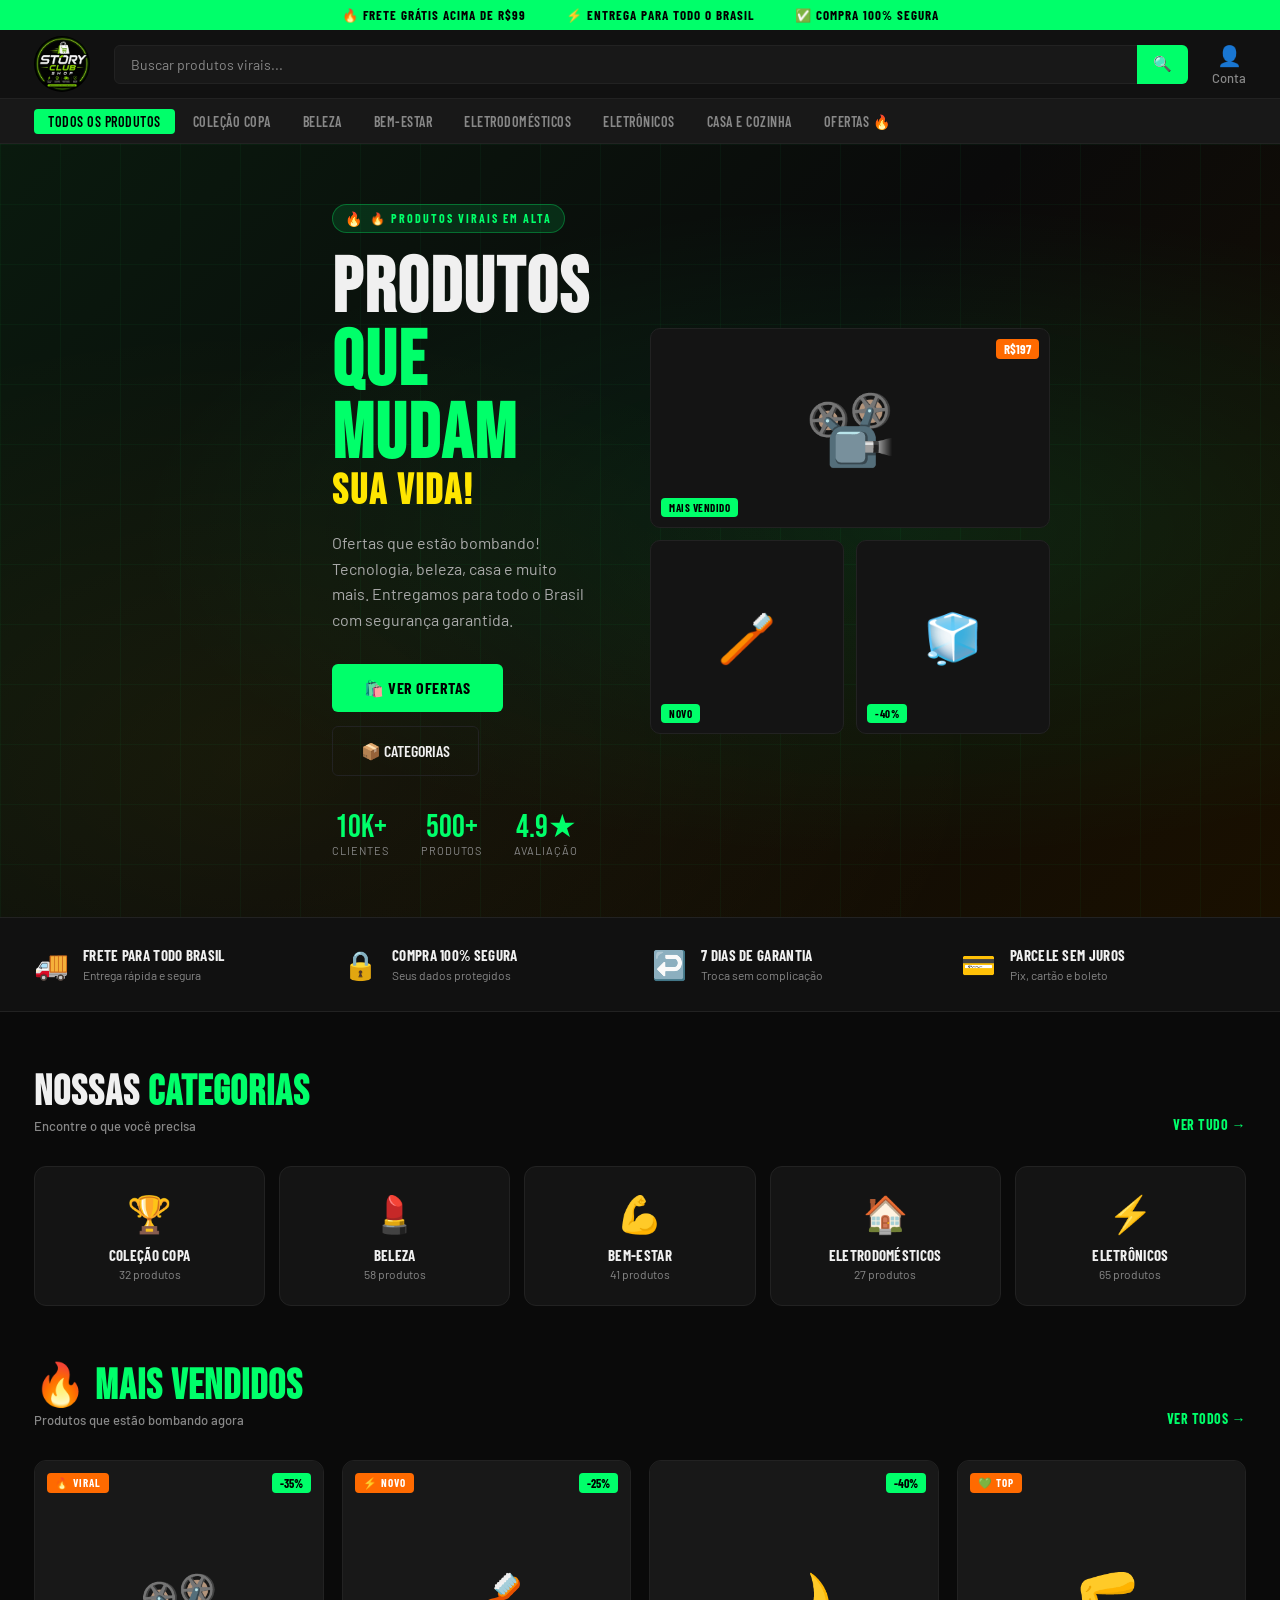
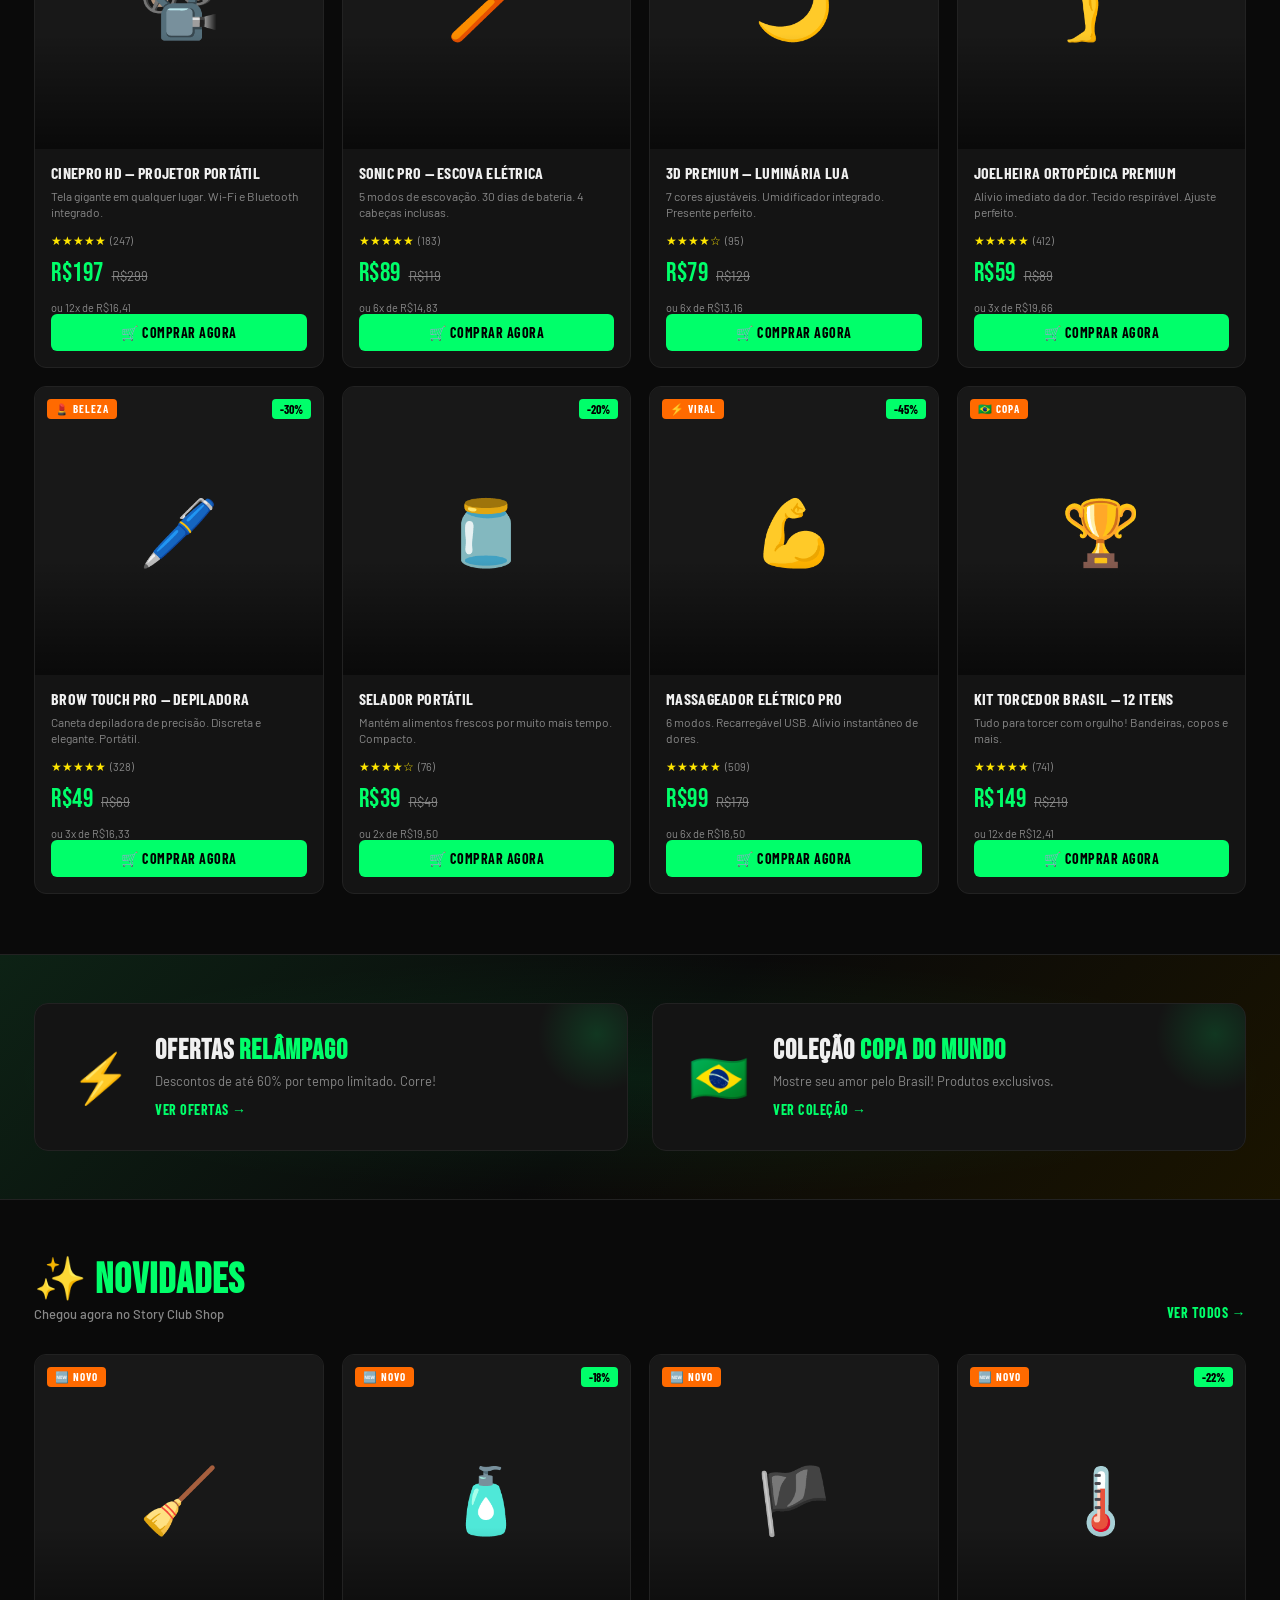
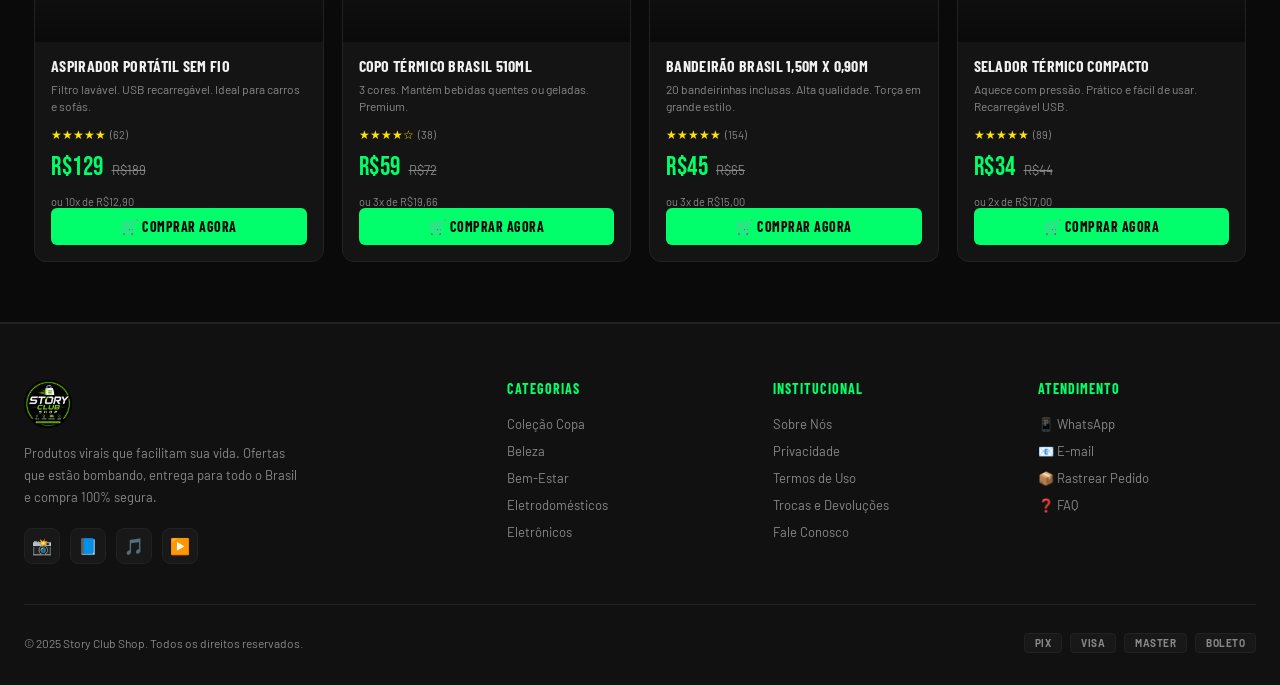
==== index.html @ 812f568a "feat: remove carrinho e MercadoPago, botao comprar usa linkPagamento" ====
<!DOCTYPE html>
<html lang="pt-BR">
<head>
  <meta charset="UTF-8" />
  <meta name="viewport" content="width=device-width, initial-scale=1.0" />
  <meta name="description" content="Story Club Shop — Produtos virais que facilitam sua vida. Ofertas que estão bombando, entrega para todo o Brasil." />
  <title>Story Club Shop — Produtos Virais</title>
  <link rel="icon" type="image/png" href="logo.png">
  <meta property="og:image" content="logo.png">
  <meta property="og:title" content="Story Club Shop">
  <meta property="og:description" content="Produtos virais que facilitam sua vida.">
  <link rel="preconnect" href="https://fonts.googleapis.com" />
  <link rel="preconnect" href="https://fonts.gstatic.com" crossorigin />
  <link href="https://fonts.googleapis.com/css2?family=Bebas+Neue&family=Barlow+Condensed:wght@400;600;700;900&family=Barlow:wght@400;500;600&display=swap" rel="stylesheet" />
  <link rel="stylesheet" href="style.css" />
</head>
<body>

<!-- TOPBAR -->
<div class="topbar">
  <span>🔥 Frete Grátis acima de R$99</span>
  <span>⚡ Entrega para todo o Brasil</span>
  <span>✅ Compra 100% Segura</span>
</div>

<!-- HEADER -->
<header>
  <div class="header-inner">
    <a href="#" class="logo">
      <img src="logo.png" alt="Story Club Shop" style="height:56px;width:56px;object-fit:cover;border-radius:50%;">
    </a>
    <div class="search-bar">
      <input type="text" placeholder="Buscar produtos virais..." />
      <button class="search-btn">🔍</button>
    </div>
    <div class="header-actions">
      <a href="conta.html"><span class="icon">👤</span><span>Conta</span></a>
    </div>
  </div>
</header>

<!-- NAV -->
<nav>
  <div class="nav-inner">
    <a href="#" class="active">Todos os Produtos</a>
    <a href="#categorias">Coleção Copa</a>
    <a href="#categorias">Beleza</a>
    <a href="#categorias">Bem-Estar</a>
    <a href="#categorias">Eletrodomésticos</a>
    <a href="#categorias">Eletrônicos</a>
    <a href="#categorias">Casa e Cozinha</a>
    <a href="#produtos">Ofertas 🔥</a>
  </div>
</nav>

<!-- HERO -->
<section class="hero">
  <div class="hero-grid"></div>
  <div class="hero-inner">
    <div class="hero-content">
      <div class="hero-badge">🔥 Produtos Virais em Alta</div>
      <h1>
        Produtos
        <span class="highlight">Que Mudam</span>
        <span class="sub">Sua Vida!</span>
      </h1>
      <p class="hero-desc">
        Ofertas que estão bombando! Tecnologia, beleza, casa e muito mais.
        Entregamos para todo o Brasil com segurança garantida.
      </p>
      <div class="hero-cta">
        <a href="#produtos" class="btn-primary">🛍️ Ver Ofertas</a>
        <a href="#categorias" class="btn-outline">📦 Categorias</a>
      </div>
      <div class="hero-stats">
        <div class="stat"><div class="stat-num">10K+</div><div class="stat-label">Clientes</div></div>
        <div class="stat"><div class="stat-num">500+</div><div class="stat-label">Produtos</div></div>
        <div class="stat"><div class="stat-num">4.9★</div><div class="stat-label">Avaliação</div></div>
      </div>
    </div>
    <div class="hero-visual">
      <div class="hero-card big">📽️<span class="tag">Mais Vendido</span><span class="price-tag">R$197</span></div>
      <div class="hero-card">🪥<span class="tag">Novo</span></div>
      <div class="hero-card">🧊<span class="tag">-40%</span></div>
    </div>
  </div>
</section>

<!-- FEATURES -->
<div class="features">
  <div class="features-inner">
    <div class="feature"><span class="feature-icon">🚚</span><div class="feature-text"><strong>Frete para todo Brasil</strong><span>Entrega rápida e segura</span></div></div>
    <div class="feature"><span class="feature-icon">🔒</span><div class="feature-text"><strong>Compra 100% Segura</strong><span>Seus dados protegidos</span></div></div>
    <div class="feature"><span class="feature-icon">↩️</span><div class="feature-text"><strong>7 dias de garantia</strong><span>Troca sem complicação</span></div></div>
    <div class="feature"><span class="feature-icon">💳</span><div class="feature-text"><strong>Parcele sem juros</strong><span>Pix, cartão e boleto</span></div></div>
  </div>
</div>

<!-- CATEGORIAS -->
<div id="categorias" class="section">
  <div class="section-header">
    <div><h2 class="section-title">Nossas <span>Categorias</span></h2><p class="section-sub">Encontre o que você precisa</p></div>
    <a href="#" class="see-all">Ver tudo →</a>
  </div>
  <div class="categories-grid">
    <a href="#" class="cat-card"><span class="cat-icon">🏆</span><div class="cat-name">Coleção Copa</div><div class="cat-count">32 produtos</div></a>
    <a href="#" class="cat-card"><span class="cat-icon">💄</span><div class="cat-name">Beleza</div><div class="cat-count">58 produtos</div></a>
    <a href="#" class="cat-card"><span class="cat-icon">💪</span><div class="cat-name">Bem-Estar</div><div class="cat-count">41 produtos</div></a>
    <a href="#" class="cat-card"><span class="cat-icon">🏠</span><div class="cat-name">Eletrodomésticos</div><div class="cat-count">27 produtos</div></a>
    <a href="#" class="cat-card"><span class="cat-icon">⚡</span><div class="cat-name">Eletrônicos</div><div class="cat-count">65 produtos</div></a>
  </div>
</div>

<!-- MAIS VENDIDOS -->
<div id="produtos" class="section" style="padding-top:0">
  <div class="section-header">
    <div><h2 class="section-title">🔥 <span>Mais Vendidos</span></h2><p class="section-sub">Produtos que estão bombando agora</p></div>
    <a href="#" class="see-all">Ver todos →</a>
  </div>
  <div class="products-grid">
    <div class="product-card"><div class="product-img">📽️<span class="badge-hot">🔥 Viral</span><span class="badge-off">-35%</span></div><div class="product-info"><div class="product-name">CinePro HD — Projetor Portátil</div><div class="product-desc">Tela gigante em qualquer lugar. Wi-Fi e Bluetooth integrado.</div><div class="product-stars">★★★★★<span>(247)</span></div><div class="product-price"><span class="price-main">R$197</span><span class="price-old">R$299</span></div><div class="price-installment">ou 12x de R$16,41</div><button class="btn-buy">🛒 Comprar Agora</button></div></div>
    <div class="product-card"><div class="product-img">🪥<span class="badge-hot">⚡ Novo</span><span class="badge-off">-25%</span></div><div class="product-info"><div class="product-name">Sonic Pro — Escova Elétrica</div><div class="product-desc">5 modos de escovação. 30 dias de bateria. 4 cabeças inclusas.</div><div class="product-stars">★★★★★<span>(183)</span></div><div class="product-price"><span class="price-main">R$89</span><span class="price-old">R$119</span></div><div class="price-installment">ou 6x de R$14,83</div><button class="btn-buy">🛒 Comprar Agora</button></div></div>
    <div class="product-card"><div class="product-img">🌙<span class="badge-off">-40%</span></div><div class="product-info"><div class="product-name">3D Premium — Luminária Lua</div><div class="product-desc">7 cores ajustáveis. Umidificador integrado. Presente perfeito.</div><div class="product-stars">★★★★☆<span>(95)</span></div><div class="product-price"><span class="price-main">R$79</span><span class="price-old">R$129</span></div><div class="price-installment">ou 6x de R$13,16</div><button class="btn-buy">🛒 Comprar Agora</button></div></div>
    <div class="product-card"><div class="product-img">🦵<span class="badge-hot">💚 Top</span></div><div class="product-info"><div class="product-name">Joelheira Ortopédica Premium</div><div class="product-desc">Alívio imediato da dor. Tecido respirável. Ajuste perfeito.</div><div class="product-stars">★★★★★<span>(412)</span></div><div class="product-price"><span class="price-main">R$59</span><span class="price-old">R$89</span></div><div class="price-installment">ou 3x de R$19,66</div><button class="btn-buy">🛒 Comprar Agora</button></div></div>
    <div class="product-card"><div class="product-img">🖊️<span class="badge-hot">💄 Beleza</span><span class="badge-off">-30%</span></div><div class="product-info"><div class="product-name">Brow Touch Pro — Depiladora</div><div class="product-desc">Caneta depiladora de precisão. Discreta e elegante. Portátil.</div><div class="product-stars">★★★★★<span>(328)</span></div><div class="product-price"><span class="price-main">R$49</span><span class="price-old">R$69</span></div><div class="price-installment">ou 3x de R$16,33</div><button class="btn-buy">🛒 Comprar Agora</button></div></div>
    <div class="product-card"><div class="product-img">🫙<span class="badge-off">-20%</span></div><div class="product-info"><div class="product-name">Selador Portátil</div><div class="product-desc">Mantém alimentos frescos por muito mais tempo. Compacto.</div><div class="product-stars">★★★★☆<span>(76)</span></div><div class="product-price"><span class="price-main">R$39</span><span class="price-old">R$49</span></div><div class="price-installment">ou 2x de R$19,50</div><button class="btn-buy">🛒 Comprar Agora</button></div></div>
    <div class="product-card"><div class="product-img">💪<span class="badge-hot">⚡ Viral</span><span class="badge-off">-45%</span></div><div class="product-info"><div class="product-name">Massageador Elétrico Pro</div><div class="product-desc">6 modos. Recarregável USB. Alívio instantâneo de dores.</div><div class="product-stars">★★★★★<span>(509)</span></div><div class="product-price"><span class="price-main">R$99</span><span class="price-old">R$179</span></div><div class="price-installment">ou 6x de R$16,50</div><button class="btn-buy">🛒 Comprar Agora</button></div></div>
    <div class="product-card"><div class="product-img">🏆<span class="badge-hot">🇧🇷 Copa</span></div><div class="product-info"><div class="product-name">Kit Torcedor Brasil — 12 Itens</div><div class="product-desc">Tudo para torcer com orgulho! Bandeiras, copos e mais.</div><div class="product-stars">★★★★★<span>(741)</span></div><div class="product-price"><span class="price-main">R$149</span><span class="price-old">R$219</span></div><div class="price-installment">ou 12x de R$12,41</div><button class="btn-buy">🛒 Comprar Agora</button></div></div>
  </div>
</div>

<!-- BANNERS -->
<div class="banner-strip">
  <div class="banner-inner">
    <div class="promo-banner"><span class="promo-emoji">⚡</span><div class="promo-text"><h3>Ofertas <span>Relâmpago</span></h3><p>Descontos de até 60% por tempo limitado. Corre!</p><span class="promo-cta">Ver Ofertas →</span></div></div>
    <div class="promo-banner"><span class="promo-emoji">🇧🇷</span><div class="promo-text"><h3>Coleção <span>Copa do Mundo</span></h3><p>Mostre seu amor pelo Brasil! Produtos exclusivos.</p><span class="promo-cta">Ver Coleção →</span></div></div>
  </div>
</div>

<!-- NOVIDADES -->
<div class="section">
  <div class="section-header">
    <div><h2 class="section-title">✨ <span>Novidades</span></h2><p class="section-sub">Chegou agora no Story Club Shop</p></div>
    <a href="#" class="see-all">Ver todos →</a>
  </div>
  <div class="products-grid">
    <div class="product-card"><div class="product-img">🧹<span class="badge-hot">🆕 Novo</span></div><div class="product-info"><div class="product-name">Aspirador Portátil Sem Fio</div><div class="product-desc">Filtro lavável. USB recarregável. Ideal para carros e sofás.</div><div class="product-stars">★★★★★<span>(62)</span></div><div class="product-price"><span class="price-main">R$129</span><span class="price-old">R$189</span></div><div class="price-installment">ou 10x de R$12,90</div><button class="btn-buy">🛒 Comprar Agora</button></div></div>
    <div class="product-card"><div class="product-img">🧴<span class="badge-hot">🆕 Novo</span><span class="badge-off">-18%</span></div><div class="product-info"><div class="product-name">Copo Térmico Brasil 510ml</div><div class="product-desc">3 cores. Mantém bebidas quentes ou geladas. Premium.</div><div class="product-stars">★★★★☆<span>(38)</span></div><div class="product-price"><span class="price-main">R$59</span><span class="price-old">R$72</span></div><div class="price-installment">ou 3x de R$19,66</div><button class="btn-buy">🛒 Comprar Agora</button></div></div>
    <div class="product-card"><div class="product-img">🏴<span class="badge-hot">🆕 Novo</span></div><div class="product-info"><div class="product-name">Bandeirão Brasil 1,50m x 0,90m</div><div class="product-desc">20 bandeirinhas inclusas. Alta qualidade. Torça em grande estilo.</div><div class="product-stars">★★★★★<span>(154)</span></div><div class="product-price"><span class="price-main">R$45</span><span class="price-old">R$65</span></div><div class="price-installment">ou 3x de R$15,00</div><button class="btn-buy">🛒 Comprar Agora</button></div></div>
    <div class="product-card"><div class="product-img">🌡️<span class="badge-hot">🆕 Novo</span><span class="badge-off">-22%</span></div><div class="product-info"><div class="product-name">Selador Térmico Compacto</div><div class="product-desc">Aquece com pressão. Prático e fácil de usar. Recarregável USB.</div><div class="product-stars">★★★★★<span>(89)</span></div><div class="product-price"><span class="price-main">R$34</span><span class="price-old">R$44</span></div><div class="price-installment">ou 2x de R$17,00</div><button class="btn-buy">🛒 Comprar Agora</button></div></div>
  </div>
</div>

<!-- FOOTER -->
<footer>
  <div class="footer-inner">
    <div class="footer-brand">
      <a href="#" class="logo"><img src="logo.png" alt="Story Club Shop" style="height:48px;width:48px;object-fit:cover;border-radius:50%;"></a>
      <p>Produtos virais que facilitam sua vida. Ofertas que estão bombando, entrega para todo o Brasil e compra 100% segura.</p>
      <div class="social-links">
        <div class="social-link">📸</div>
        <div class="social-link">📘</div>
        <div class="social-link">🎵</div>
        <div class="social-link">▶️</div>
      </div>
    </div>
    <div class="footer-col"><h4>Categorias</h4><ul><li><a href="#">Coleção Copa</a></li><li><a href="#">Beleza</a></li><li><a href="#">Bem-Estar</a></li><li><a href="#">Eletrodomésticos</a></li><li><a href="#">Eletrônicos</a></li></ul></div>
    <div class="footer-col"><h4>Institucional</h4><ul><li><a href="#">Sobre Nós</a></li><li><a href="#">Privacidade</a></li><li><a href="#">Termos de Uso</a></li><li><a href="#">Trocas e Devoluções</a></li><li><a href="#">Fale Conosco</a></li></ul></div>
    <div class="footer-col"><h4>Atendimento</h4><ul><li><a href="#">📱 WhatsApp</a></li><li><a href="#">📧 E-mail</a></li><li><a href="#">📦 Rastrear Pedido</a></li><li><a href="#">❓ FAQ</a></li></ul></div>
  </div>
  <div class="footer-bottom">
    <span>© 2025 Story Club Shop. Todos os direitos reservados.</span>
    <div class="payment-icons">
      <span class="pay-icon">PIX</span>
      <span class="pay-icon">VISA</span>
      <span class="pay-icon">MASTER</span>
      <span class="pay-icon">BOLETO</span>
    </div>
  </div>
</footer>

<script src="config.js"></script>
<script src="script.js"></script>
</body>
</html>
---- style.css ----
:root {
    --verde: #00ff6a;
    --verde2: #00c44f;
    --amarelo: #ffe600;
    --laranja: #ff6a00;
    --dark: #0a0a0a;
    --dark2: #111111;
    --dark3: #181818;
    --card: #141414;
    --border: #222;
    --text: #f0f0f0;
    --muted: #888;
  }

  * { margin: 0; padding: 0; box-sizing: border-box; }

  body {
    background: var(--dark);
    color: var(--text);
    font-family: 'Barlow', sans-serif;
    overflow-x: hidden;
  }

  /* ── TOPBAR ── */
  .topbar {
    background: var(--verde);
    color: #000;
    text-align: center;
    font-family: 'Barlow Condensed', sans-serif;
    font-weight: 700;
    font-size: 13px;
    letter-spacing: 1px;
    padding: 7px 16px;
    text-transform: uppercase;
  }
  .topbar span { margin: 0 18px; }

  /* ── HEADER ── */
  header {
    background: var(--dark2);
    border-bottom: 1px solid var(--border);
    position: sticky;
    top: 0;
    z-index: 100;
  }
  .header-inner {
    max-width: 1260px;
    margin: 0 auto;
    padding: 0 24px;
    display: flex;
    align-items: center;
    gap: 24px;
    height: 68px;
  }
  .logo {
    display: flex;
    align-items: center;
    gap: 10px;
    text-decoration: none;
  }
  .logo-icon {
    width: 46px;
    height: 46px;
    background: linear-gradient(135deg, var(--verde), var(--amarelo));
    border-radius: 50%;
    display: flex;
    align-items: center;
    justify-content: center;
    font-family: 'Bebas Neue', cursive;
    font-size: 11px;
    color: #000;
    letter-spacing: 1px;
    text-align: center;
    line-height: 1.1;
  }
  .logo-text {
    font-family: 'Bebas Neue', cursive;
    font-size: 26px;
    letter-spacing: 2px;
    color: var(--text);
    line-height: 1;
  }
  .logo-text span { color: var(--verde); }

  .search-bar {
    flex: 1;
    position: relative;
  }
  .search-bar input {
    width: 100%;
    background: var(--dark3);
    border: 1.5px solid var(--border);
    border-radius: 6px;
    color: var(--text);
    font-family: 'Barlow', sans-serif;
    font-size: 14px;
    padding: 10px 44px 10px 16px;
    outline: none;
    transition: border .2s;
  }
  .search-bar input:focus { border-color: var(--verde); }
  .search-bar input::placeholder { color: var(--muted); }
  .search-bar .search-btn {
    position: absolute; right: 0; top: 0; height: 100%;
    background: var(--verde);
    border: none;
    border-radius: 0 6px 6px 0;
    padding: 0 16px;
    cursor: pointer;
    color: #000;
    font-size: 15px;
  }

  .header-actions {
    display: flex;
    align-items: center;
    gap: 18px;
  }
  .header-actions a {
    color: var(--muted);
    text-decoration: none;
    font-size: 13px;
    font-weight: 500;
    transition: color .2s;
    display: flex;
    flex-direction: column;
    align-items: center;
    gap: 2px;
  }
  .header-actions a:hover { color: var(--verde); }
  .header-actions .icon { font-size: 20px; }
  .cart-btn {
    background: var(--verde);
    color: #000 !important;
    border-radius: 6px;
    padding: 8px 20px !important;
    font-family: 'Barlow Condensed', sans-serif !important;
    font-weight: 700 !important;
    font-size: 14px !important;
    letter-spacing: .5px;
    flex-direction: row !important;
    gap: 8px !important;
  }
  .cart-badge {
    background: var(--laranja);
    color: #fff;
    font-size: 10px;
    font-weight: 700;
    border-radius: 50%;
    width: 18px; height: 18px;
    display: flex; align-items: center; justify-content: center;
  }

  /* ── NAV ── */
  nav {
    background: var(--dark3);
    border-bottom: 1px solid var(--border);
  }
  .nav-inner {
    max-width: 1260px;
    margin: 0 auto;
    padding: 0 24px;
    display: flex;
    align-items: center;
    gap: 4px;
    height: 44px;
  }
  nav a {
    color: var(--muted);
    text-decoration: none;
    font-family: 'Barlow Condensed', sans-serif;
    font-weight: 600;
    font-size: 14px;
    letter-spacing: .5px;
    text-transform: uppercase;
    padding: 4px 14px;
    border-radius: 4px;
    transition: all .2s;
    white-space: nowrap;
  }
  nav a:hover, nav a.active { color: #000; background: var(--verde); }

  /* ── HERO ── */
  .hero {
    position: relative;
    background: linear-gradient(135deg, #0a1a0e 0%, #0a0a0a 50%, #1a1000 100%);
    overflow: hidden;
    min-height: 480px;
    display: flex;
    align-items: center;
  }
  .hero::before {
    content: '';
    position: absolute; inset: 0;
    background: radial-gradient(ellipse at 70% 50%, rgba(0,255,106,.10) 0%, transparent 60%),
                radial-gradient(ellipse at 20% 80%, rgba(255,230,0,.06) 0%, transparent 50%);
  }
  .hero-grid {
    position: absolute; inset: 0;
    background-image: linear-gradient(rgba(0,255,106,.04) 1px, transparent 1px),
                      linear-gradient(90deg, rgba(0,255,106,.04) 1px, transparent 1px);
    background-size: 60px 60px;
  }
  .hero-inner {
    max-width: 1260px;
    margin: 0 auto;
    padding: 60px 24px;
    position: relative;
    z-index: 2;
    display: flex;
    align-items: center;
    gap: 60px;
  }
  .hero-content { flex: 1; }
  .hero-badge {
    display: inline-flex;
    align-items: center;
    gap: 6px;
    background: rgba(0,255,106,.12);
    border: 1px solid rgba(0,255,106,.3);
    color: var(--verde);
    font-family: 'Barlow Condensed', sans-serif;
    font-weight: 700;
    font-size: 12px;
    letter-spacing: 2px;
    text-transform: uppercase;
    padding: 5px 12px;
    border-radius: 20px;
    margin-bottom: 20px;
  }
  .hero-badge::before { content: '🔥'; font-size: 14px; }
  .hero h1 {
    font-family: 'Bebas Neue', cursive;
    font-size: clamp(52px, 6vw, 86px);
    line-height: .95;
    letter-spacing: 2px;
    margin-bottom: 18px;
  }
  .hero h1 .highlight {
    color: var(--verde);
    display: block;
  }
  .hero h1 .sub {
    color: var(--amarelo);
    font-size: .55em;
    display: block;
  }
  .hero-desc {
    color: #aaa;
    font-size: 16px;
    line-height: 1.6;
    max-width: 420px;
    margin-bottom: 32px;
  }
  .hero-cta {
    display: flex;
    gap: 14px;
    flex-wrap: wrap;
  }
  .btn-primary {
    background: var(--verde);
    color: #000;
    border: none;
    border-radius: 6px;
    font-family: 'Barlow Condensed', sans-serif;
    font-weight: 700;
    font-size: 16px;
    letter-spacing: .5px;
    padding: 14px 32px;
    cursor: pointer;
    text-decoration: none;
    text-transform: uppercase;
    transition: all .2s;
    display: inline-flex;
    align-items: center;
    gap: 8px;
  }
  .btn-primary:hover { background: var(--verde2); transform: translateY(-2px); }
  .btn-outline {
    background: transparent;
    color: var(--text);
    border: 1.5px solid var(--border);
    border-radius: 6px;
    font-family: 'Barlow Condensed', sans-serif;
    font-weight: 600;
    font-size: 16px;
    padding: 14px 28px;
    cursor: pointer;
    text-decoration: none;
    text-transform: uppercase;
    transition: all .2s;
    display: inline-flex;
    align-items: center;
    gap: 8px;
  }
  .btn-outline:hover { border-color: var(--verde); color: var(--verde); }

  .hero-stats {
    display: flex;
    gap: 32px;
    margin-top: 36px;
  }
  .stat { text-align: center; }
  .stat-num {
    font-family: 'Bebas Neue', cursive;
    font-size: 32px;
    color: var(--verde);
    line-height: 1;
  }
  .stat-label {
    font-size: 11px;
    color: var(--muted);
    text-transform: uppercase;
    letter-spacing: 1px;
  }

  .hero-visual {
    flex: 0 0 400px;
    display: grid;
    grid-template-columns: 1fr 1fr;
    gap: 12px;
  }
  .hero-card {
    background: var(--card);
    border: 1px solid var(--border);
    border-radius: 10px;
    overflow: hidden;
    aspect-ratio: 1;
    display: flex;
    align-items: center;
    justify-content: center;
    font-size: 48px;
    position: relative;
    transition: transform .3s;
  }
  .hero-card:hover { transform: scale(1.04); }
  .hero-card.big { grid-column: 1 / -1; aspect-ratio: 2/1; font-size: 72px; }
  .hero-card .tag {
    position: absolute; bottom: 10px; left: 10px;
    background: var(--verde);
    color: #000;
    font-family: 'Barlow Condensed', sans-serif;
    font-weight: 700;
    font-size: 11px;
    letter-spacing: .5px;
    padding: 3px 8px;
    border-radius: 4px;
    text-transform: uppercase;
  }
  .hero-card .price-tag {
    position: absolute; top: 10px; right: 10px;
    background: var(--laranja);
    color: #fff;
    font-family: 'Barlow Condensed', sans-serif;
    font-weight: 700;
    font-size: 13px;
    padding: 2px 8px;
    border-radius: 4px;
  }

  /* ── SECTION HEADERS ── */
  .section {
    max-width: 1260px;
    margin: 0 auto;
    padding: 60px 24px;
  }
  .section-header {
    display: flex;
    align-items: flex-end;
    justify-content: space-between;
    margin-bottom: 32px;
  }
  .section-title {
    font-family: 'Bebas Neue', cursive;
    font-size: 42px;
    letter-spacing: 1px;
    line-height: 1;
  }
  .section-title span { color: var(--verde); }
  .section-sub {
    font-size: 13px;
    color: var(--muted);
    margin-top: 4px;
    font-weight: 500;
  }
  .see-all {
    color: var(--verde);
    text-decoration: none;
    font-family: 'Barlow Condensed', sans-serif;
    font-weight: 700;
    font-size: 14px;
    letter-spacing: .5px;
    text-transform: uppercase;
    border-bottom: 1px solid transparent;
    transition: border-color .2s;
  }
  .see-all:hover { border-color: var(--verde); }

  /* ── CATEGORIES ── */
  .categories-grid {
    display: grid;
    grid-template-columns: repeat(5, 1fr);
    gap: 14px;
  }
  .cat-card {
    background: var(--card);
    border: 1px solid var(--border);
    border-radius: 12px;
    padding: 24px 16px;
    text-align: center;
    cursor: pointer;
    transition: all .25s;
    text-decoration: none;
    color: var(--text);
    position: relative;
    overflow: hidden;
  }
  .cat-card::before {
    content: '';
    position: absolute; inset: 0;
    background: linear-gradient(135deg, rgba(0,255,106,.06), transparent);
    opacity: 0;
    transition: opacity .25s;
  }
  .cat-card:hover { border-color: var(--verde); transform: translateY(-4px); }
  .cat-card:hover::before { opacity: 1; }
  .cat-icon { font-size: 36px; margin-bottom: 10px; display: block; }
  .cat-name {
    font-family: 'Barlow Condensed', sans-serif;
    font-weight: 700;
    font-size: 15px;
    letter-spacing: .3px;
    text-transform: uppercase;
  }
  .cat-count { font-size: 12px; color: var(--muted); margin-top: 3px; }

  /* ── PRODUCTS GRID ── */
  .products-grid {
    display: grid;
    grid-template-columns: repeat(4, 1fr);
    gap: 18px;
  }
  .product-card {
    background: var(--card);
    border: 1px solid var(--border);
    border-radius: 12px;
    overflow: hidden;
    cursor: pointer;
    transition: all .25s;
    position: relative;
  }
  .product-card:hover {
    border-color: rgba(0,255,106,.4);
    transform: translateY(-4px);
    box-shadow: 0 16px 40px rgba(0,0,0,.5);
  }
  .product-img {
    aspect-ratio: 1;
    background: var(--dark3);
    display: flex;
    align-items: center;
    justify-content: center;
    font-size: 64px;
    position: relative;
    overflow: hidden;
  }
  .product-img::after {
    content: '';
    position: absolute; inset: 0;
    background: linear-gradient(180deg, transparent 60%, rgba(0,0,0,.6));
  }
  .badge-hot {
    position: absolute; top: 12px; left: 12px;
    background: var(--laranja);
    color: #fff;
    font-family: 'Barlow Condensed', sans-serif;
    font-weight: 700;
    font-size: 11px;
    letter-spacing: 1px;
    text-transform: uppercase;
    padding: 3px 8px;
    border-radius: 4px;
    z-index: 2;
  }
  .badge-off {
    position: absolute; top: 12px; right: 12px;
    background: var(--verde);
    color: #000;
    font-family: 'Barlow Condensed', sans-serif;
    font-weight: 700;
    font-size: 12px;
    padding: 3px 8px;
    border-radius: 4px;
    z-index: 2;
  }
  .product-info { padding: 14px 16px 16px; }
  .product-name {
    font-family: 'Barlow Condensed', sans-serif;
    font-weight: 700;
    font-size: 16px;
    line-height: 1.3;
    margin-bottom: 4px;
    text-transform: uppercase;
    letter-spacing: .3px;
  }
  .product-desc {
    font-size: 12px;
    color: var(--muted);
    margin-bottom: 12px;
    line-height: 1.4;
  }
  .product-stars { color: var(--amarelo); font-size: 12px; margin-bottom: 10px; }
  .product-stars span { color: var(--muted); font-size: 11px; margin-left: 4px; }
  .product-price {
    display: flex;
    align-items: baseline;
    gap: 8px;
    margin-bottom: 12px;
  }
  .price-main {
    font-family: 'Bebas Neue', cursive;
    font-size: 26px;
    color: var(--verde);
    letter-spacing: .5px;
  }
  .price-old {
    font-size: 13px;
    color: var(--muted);
    text-decoration: line-through;
  }
  .price-installment {
    font-size: 11px;
    color: var(--muted);
  }
  .btn-buy {
    width: 100%;
    background: var(--verde);
    color: #000;
    border: none;
    border-radius: 6px;
    font-family: 'Barlow Condensed', sans-serif;
    font-weight: 700;
    font-size: 14px;
    letter-spacing: .5px;
    text-transform: uppercase;
    padding: 10px;
    cursor: pointer;
    transition: all .2s;
  }
  .btn-buy:hover { background: var(--verde2); }

  /* ── BANNER STRIP ── */
  .banner-strip {
    background: linear-gradient(135deg, #0d2215, #0a0a0a, #1a1400);
    border-top: 1px solid var(--border);
    border-bottom: 1px solid var(--border);
    padding: 48px 0;
    overflow: hidden;
    position: relative;
  }
  .banner-strip::before {
    content: '';
    position: absolute; inset: 0;
    background: radial-gradient(ellipse at 50% 50%, rgba(0,255,106,.08), transparent 70%);
  }
  .banner-inner {
    max-width: 1260px;
    margin: 0 auto;
    padding: 0 24px;
    display: grid;
    grid-template-columns: 1fr 1fr;
    gap: 24px;
    position: relative;
    z-index: 2;
  }
  .promo-banner {
    background: var(--card);
    border: 1px solid var(--border);
    border-radius: 14px;
    padding: 32px 36px;
    display: flex;
    align-items: center;
    gap: 24px;
    cursor: pointer;
    transition: all .25s;
    position: relative;
    overflow: hidden;
  }
  .promo-banner:hover { border-color: var(--verde); transform: translateY(-3px); }
  .promo-banner::after {
    content: '';
    position: absolute; right: -30px; top: -30px;
    width: 120px; height: 120px;
    background: radial-gradient(circle, rgba(0,255,106,.15), transparent 70%);
  }
  .promo-emoji { font-size: 48px; flex: 0 0 auto; }
  .promo-text h3 {
    font-family: 'Bebas Neue', cursive;
    font-size: 28px;
    letter-spacing: 1px;
    line-height: 1.1;
    margin-bottom: 6px;
  }
  .promo-text h3 span { color: var(--verde); }
  .promo-text p { font-size: 13px; color: var(--muted); }
  .promo-text .promo-cta {
    margin-top: 12px;
    font-family: 'Barlow Condensed', sans-serif;
    font-weight: 700;
    font-size: 14px;
    color: var(--verde);
    text-transform: uppercase;
    letter-spacing: .5px;
    display: flex; align-items: center; gap: 4px;
  }

  /* ── FEATURES ── */
  .features {
    background: var(--dark2);
    border-top: 1px solid var(--border);
    border-bottom: 1px solid var(--border);
    padding: 28px 0;
  }
  .features-inner {
    max-width: 1260px;
    margin: 0 auto;
    padding: 0 24px;
    display: grid;
    grid-template-columns: repeat(4, 1fr);
    gap: 24px;
  }
  .feature {
    display: flex;
    align-items: center;
    gap: 14px;
  }
  .feature-icon {
    font-size: 28px;
    flex: 0 0 auto;
  }
  .feature-text strong {
    display: block;
    font-family: 'Barlow Condensed', sans-serif;
    font-weight: 700;
    font-size: 15px;
    text-transform: uppercase;
    letter-spacing: .3px;
  }
  .feature-text span {
    font-size: 12px;
    color: var(--muted);
  }

  /* ── FOOTER ── */
  footer {
    background: var(--dark2);
    border-top: 2px solid var(--border);
    padding: 56px 24px 32px;
  }
  .footer-inner {
    max-width: 1260px;
    margin: 0 auto;
    display: grid;
    grid-template-columns: 2fr 1fr 1fr 1fr;
    gap: 48px;
    padding-bottom: 40px;
    border-bottom: 1px solid var(--border);
    margin-bottom: 28px;
  }
  .footer-brand p {
    font-size: 13px;
    color: var(--muted);
    line-height: 1.7;
    margin: 14px 0 20px;
    max-width: 280px;
  }
  .social-links { display: flex; gap: 10px; }
  .social-link {
    width: 36px; height: 36px;
    background: var(--dark3);
    border: 1px solid var(--border);
    border-radius: 8px;
    display: flex; align-items: center; justify-content: center;
    font-size: 16px;
    cursor: pointer;
    transition: all .2s;
  }
  .social-link:hover { border-color: var(--verde); background: rgba(0,255,106,.08); }
  .footer-col h4 {
    font-family: 'Barlow Condensed', sans-serif;
    font-weight: 700;
    font-size: 14px;
    text-transform: uppercase;
    letter-spacing: 1px;
    color: var(--verde);
    margin-bottom: 16px;
  }
  .footer-col ul { list-style: none; }
  .footer-col ul li { margin-bottom: 8px; }
  .footer-col ul li a {
    color: var(--muted);
    text-decoration: none;
    font-size: 13px;
    transition: color .2s;
  }
  .footer-col ul li a:hover { color: var(--text); }
  .footer-bottom {
    max-width: 1260px;
    margin: 0 auto;
    display: flex;
    align-items: center;
    justify-content: space-between;
    font-size: 12px;
    color: var(--muted);
  }
  .payment-icons { display: flex; gap: 8px; }
  .pay-icon {
    background: var(--dark3);
    border: 1px solid var(--border);
    border-radius: 4px;
    padding: 3px 10px;
    font-size: 10px;
    font-weight: 700;
    text-transform: uppercase;
    letter-spacing: .5px;
    color: var(--muted);
  }

  /* ── ANIMATIONS ── */
  @keyframes fadeUp {
    from { opacity: 0; transform: translateY(20px); }
    to { opacity: 1; transform: translateY(0); }
  }
  .hero-content { animation: fadeUp .7s ease both; }
  .hero-visual { animation: fadeUp .7s .2s ease both; }
  
  @keyframes pulse {
    0%, 100% { box-shadow: 0 0 0 0 rgba(0,255,106,.4); }
    50% { box-shadow: 0 0 0 8px rgba(0,255,106,0); }
  }
  .btn-primary { animation: pulse 2.5s 1s infinite; }
  .btn-primary:hover { animation: none; }

  /* ── CART SIDEBAR ── */
  .cart-overlay {
    position: fixed; inset: 0;
    background: rgba(0,0,0,.6);
    z-index: 200;
    opacity: 0; pointer-events: none;
    transition: opacity .3s;
  }
  .cart-overlay.open { opacity: 1; pointer-events: all; }

  .cart-sidebar {
    position: fixed; top: 0; right: 0;
    width: 380px; max-width: 100vw; height: 100vh;
    background: var(--dark2);
    border-left: 1px solid var(--border);
    z-index: 201;
    display: flex; flex-direction: column;
    transform: translateX(100%);
    transition: transform .35s cubic-bezier(.4,0,.2,1);
  }
  .cart-sidebar.open { transform: translateX(0); }

  .cart-header {
    display: flex; align-items: center; justify-content: space-between;
    padding: 20px 24px;
    border-bottom: 1px solid var(--border);
    flex: 0 0 auto;
  }
  .cart-header h3 {
    font-family: 'Bebas Neue', cursive;
    font-size: 24px; letter-spacing: 1px;
  }
  .cart-close {
    background: var(--dark3); border: 1px solid var(--border);
    color: var(--text); width: 32px; height: 32px;
    border-radius: 6px; cursor: pointer; font-size: 14px;
    transition: all .2s;
  }
  .cart-close:hover { border-color: var(--verde); color: var(--verde); }

  .cart-body {
    flex: 1; overflow-y: auto; padding: 16px 24px;
  }
  .cart-body::-webkit-scrollbar { width: 4px; }
  .cart-body::-webkit-scrollbar-thumb { background: var(--border); border-radius: 2px; }

  .cart-item {
    display: flex; align-items: center; gap: 14px;
    padding: 14px 0;
    border-bottom: 1px solid var(--border);
  }
  .cart-item-img {
    width: 60px; height: 60px; flex: 0 0 60px;
    background: var(--dark3);
    border: 1px solid var(--border);
    border-radius: 8px;
    display: flex; align-items: center; justify-content: center;
    overflow: hidden; font-size: 28px;
  }
  .cart-item-img img { width: 100%; height: 100%; object-fit: cover; }
  .cart-item-name {
    font-family: 'Barlow Condensed', sans-serif;
    font-weight: 700; font-size: 14px; text-transform: uppercase;
    line-height: 1.3; margin-bottom: 4px;
  }
  .cart-item-price { color: var(--verde); font-weight: 700; font-size: 15px; margin-bottom: 6px; }
  .cart-item-controls {
    display: flex; align-items: center; gap: 8px;
  }
  .cart-item-controls button {
    width: 24px; height: 24px;
    background: var(--dark3); border: 1px solid var(--border);
    border-radius: 4px; color: var(--text); cursor: pointer;
    font-size: 14px; line-height: 1;
    transition: all .15s;
  }
  .cart-item-controls button:hover { border-color: var(--verde); color: var(--verde); }
  .cart-item-controls span { font-weight: 700; font-size: 14px; min-width: 20px; text-align: center; }
  .cart-item-remove {
    margin-left: auto; flex: 0 0 auto;
    background: transparent; border: none;
    color: var(--muted); cursor: pointer; font-size: 14px;
    transition: color .2s;
  }
  .cart-item-remove:hover { color: #ff4444; }

  .cart-empty {
    text-align: center; padding: 60px 0;
  }
  .cart-empty.hidden { display: none; }
  .cart-empty-icon { font-size: 56px; margin-bottom: 14px; }
  .cart-empty p { color: var(--muted); font-size: 14px; margin-bottom: 20px; }
  .cart-empty a {
    color: var(--verde); font-family: 'Barlow Condensed', sans-serif;
    font-weight: 700; font-size: 14px; text-transform: uppercase;
    text-decoration: none; letter-spacing: .5px;
  }

  .cart-footer {
    padding: 20px 24px;
    border-top: 1px solid var(--border);
    flex: 0 0 auto;
  }
  .cart-footer.hidden { display: none; }
  .cart-total-row {
    display: flex; justify-content: space-between; align-items: center;
    margin-bottom: 16px;
  }
  .cart-total-row span:first-child { color: var(--muted); font-size: 14px; }
  .cart-total-row span:last-child {
    font-family: 'Bebas Neue', cursive;
    font-size: 26px; color: var(--verde); letter-spacing: .5px;
  }
  .btn-checkout {
    width: 100%;
    background: var(--verde); color: #000;
    border: none; border-radius: 8px;
    font-family: 'Barlow Condensed', sans-serif;
    font-weight: 700; font-size: 16px; letter-spacing: .5px;
    text-transform: uppercase;
    padding: 14px; cursor: pointer;
    transition: all .2s;
  }
  .btn-checkout:hover { background: var(--verde2); }
  .btn-checkout:disabled { opacity: .6; cursor: not-allowed; }

  /* ── TOAST ── */
  .toast-container {
    position: fixed; bottom: 24px; left: 50%; transform: translateX(-50%);
    z-index: 300; display: flex; flex-direction: column; gap: 8px; align-items: center;
  }
  .toast {
    background: var(--card); border: 1px solid var(--border);
    color: var(--text);
    font-family: 'Barlow Condensed', sans-serif;
    font-weight: 600; font-size: 15px; letter-spacing: .3px;
    padding: 10px 24px; border-radius: 8px;
    box-shadow: 0 8px 32px rgba(0,0,0,.5);
    opacity: 0; transform: translateY(12px);
    transition: opacity .25s, transform .25s;
    white-space: nowrap;
  }
  .toast.show { opacity: 1; transform: translateY(0); }
  .toast.toast-ok { border-color: var(--verde); }
  .toast.toast-erro { border-color: #ff4444; }

  /* ── PRODUCT IMG com imagem real ── */
  .product-img img {
    width: 100%; height: 100%; object-fit: cover;
    position: absolute; inset: 0;
  }

  /* ── SCROLLBAR ── */
  ::-webkit-scrollbar { width: 6px; }
  ::-webkit-scrollbar-track { background: var(--dark); }
  ::-webkit-scrollbar-thumb { background: var(--border); border-radius: 3px; }
  ::-webkit-scrollbar-thumb:hover { background: var(--verde2); }

  /* ── RESPONSIVE ── */
  @media (max-width: 1024px) {
    .categories-grid { grid-template-columns: repeat(3, 1fr); }
    .products-grid { grid-template-columns: repeat(2, 1fr); }
    .hero-visual { flex: 0 0 300px; }
    .footer-inner { grid-template-columns: 1fr 1fr; gap: 32px; }
  }
  @media (max-width: 768px) {
    .hero-inner { flex-direction: column; gap: 32px; }
    .hero-visual { flex: unset; width: 100%; }
    .categories-grid { grid-template-columns: repeat(2, 1fr); }
    .banner-inner { grid-template-columns: 1fr; }
    .features-inner { grid-template-columns: 1fr 1fr; }
    .header-inner { gap: 14px; }
    .topbar span { display: none; }
    .topbar span:first-child { display: inline; }
  }
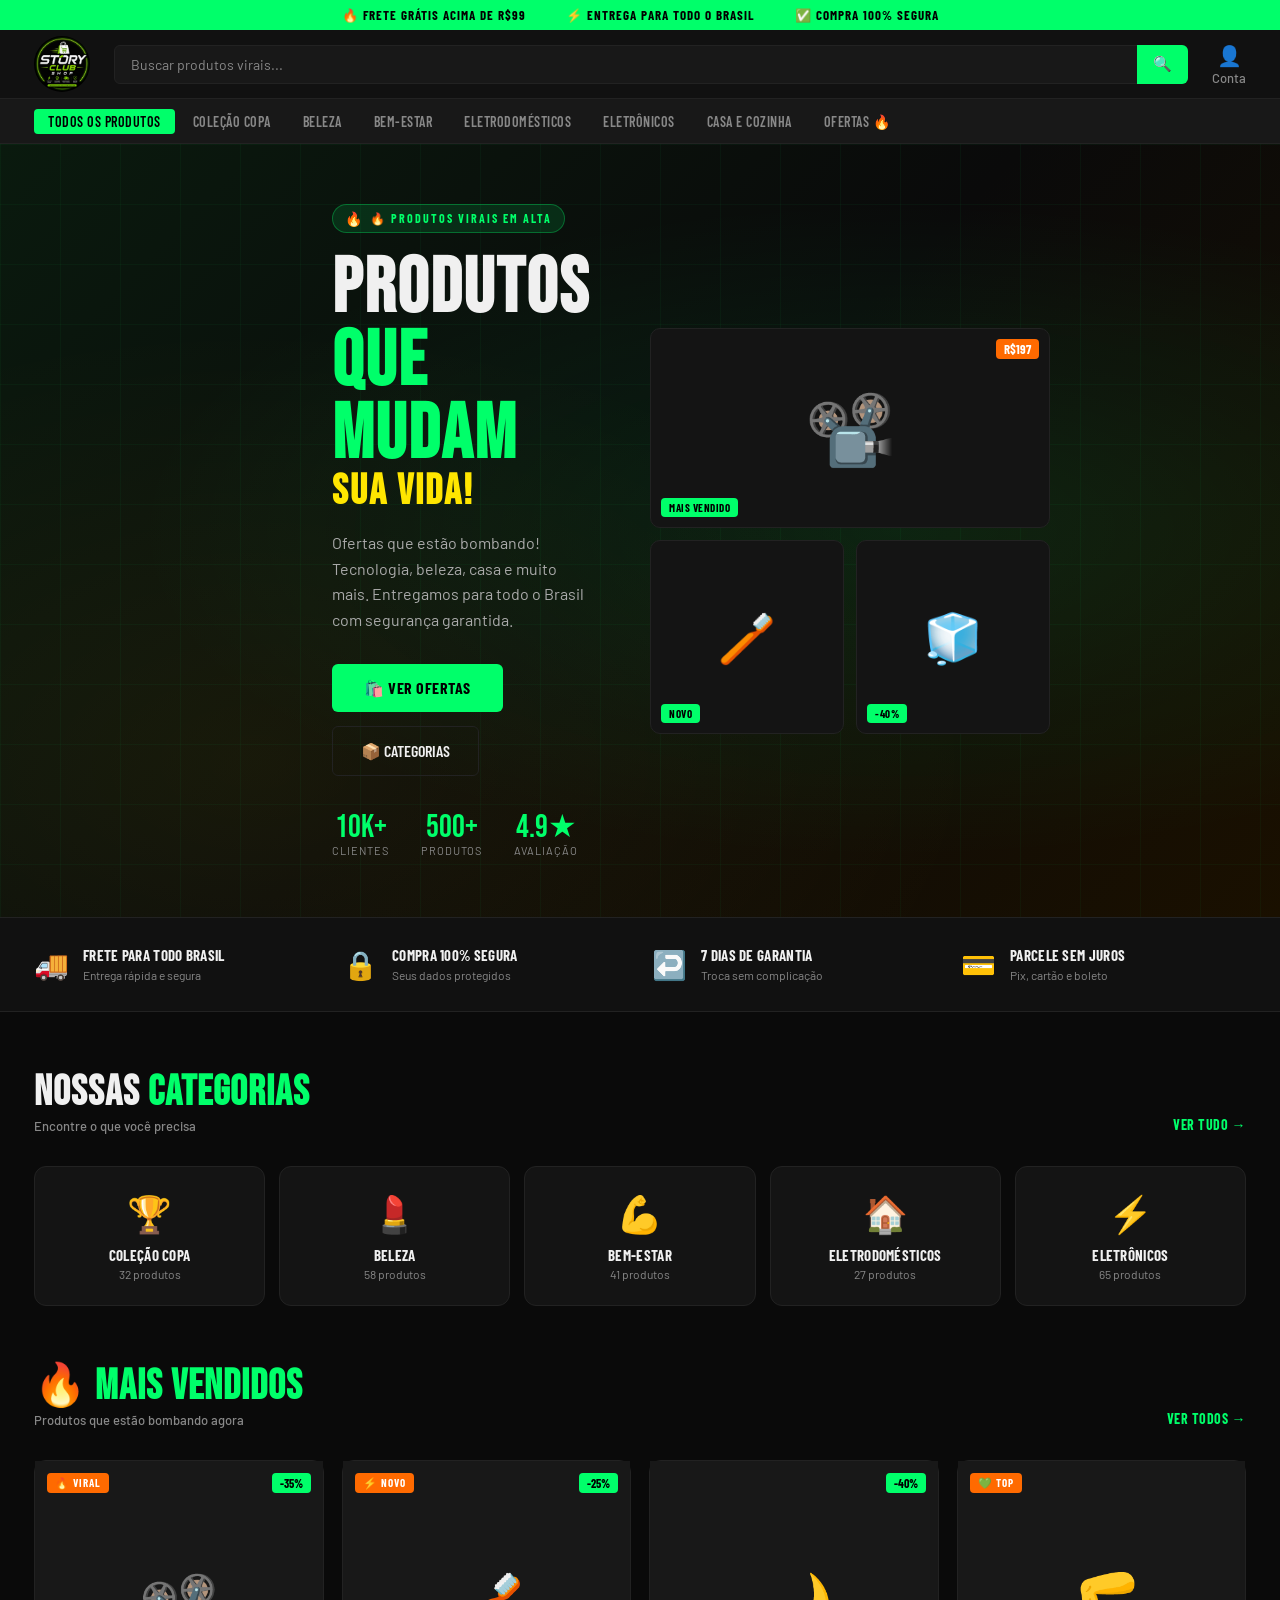
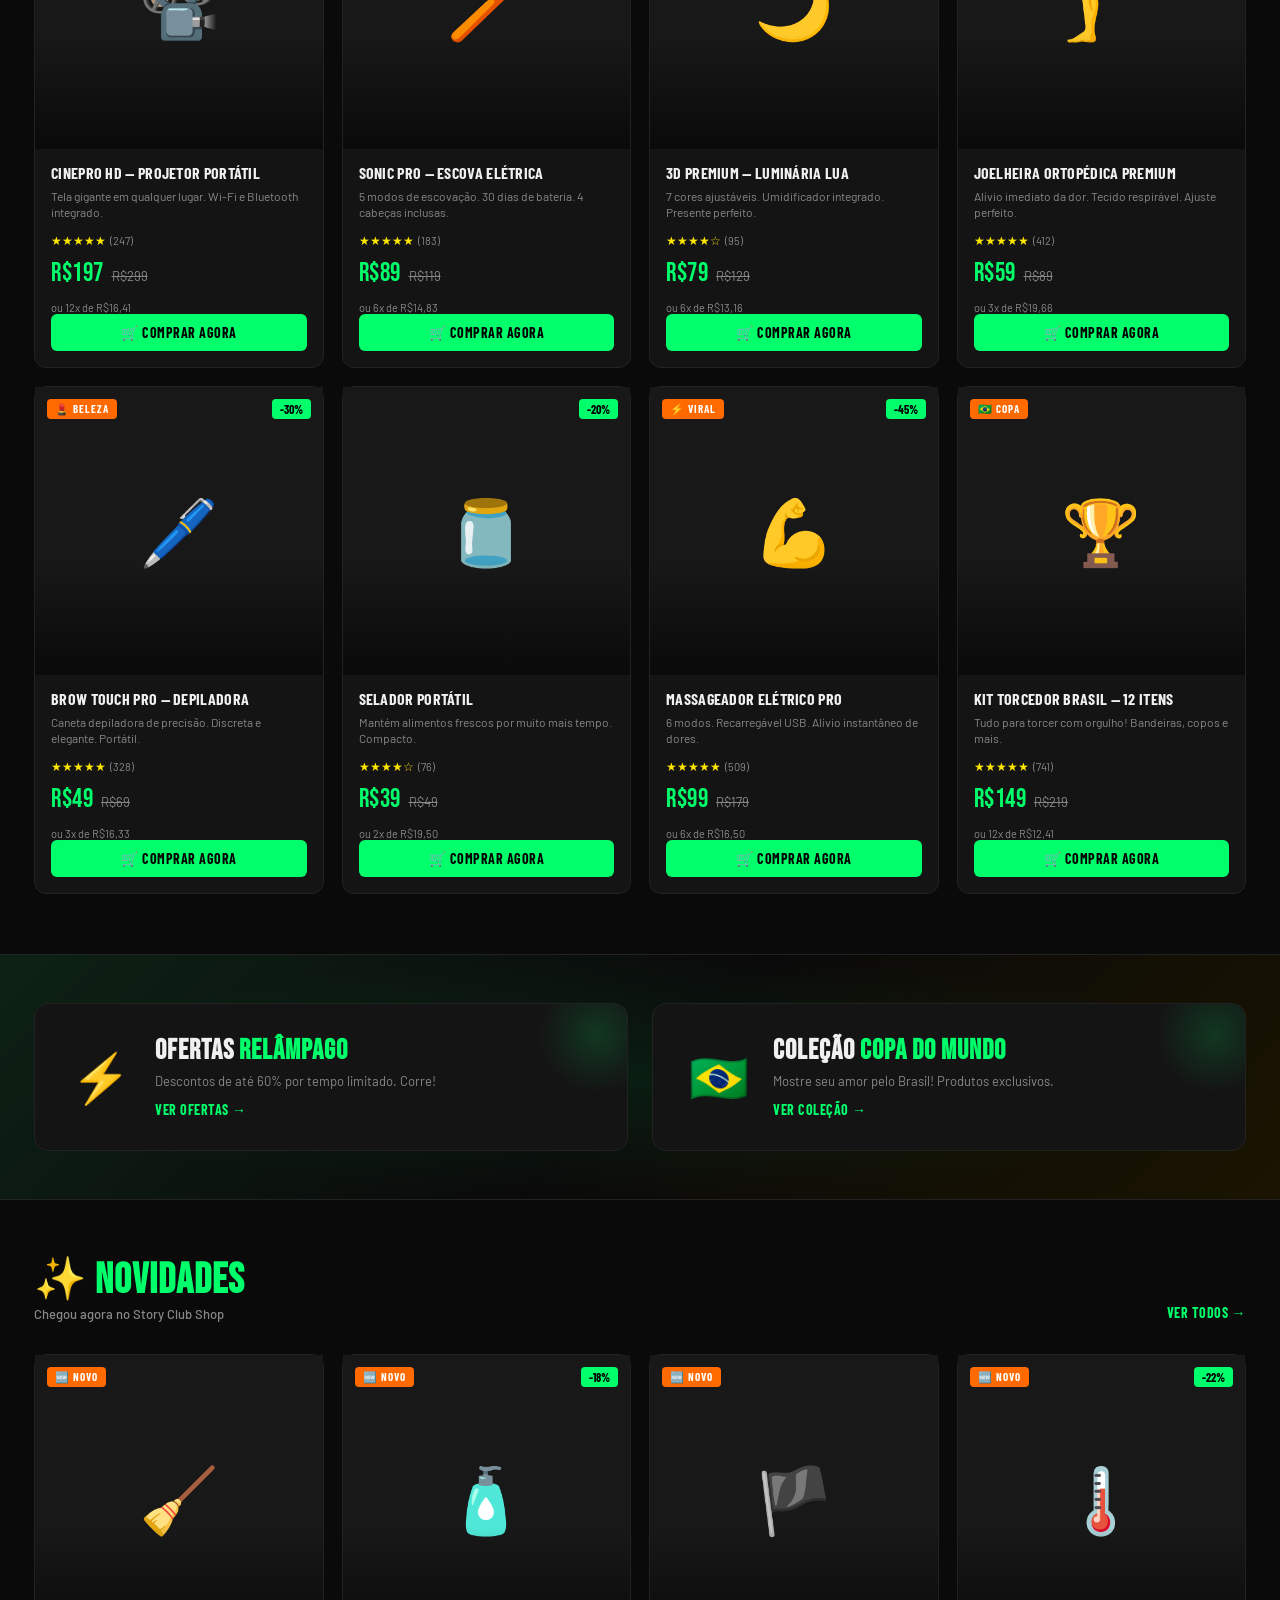
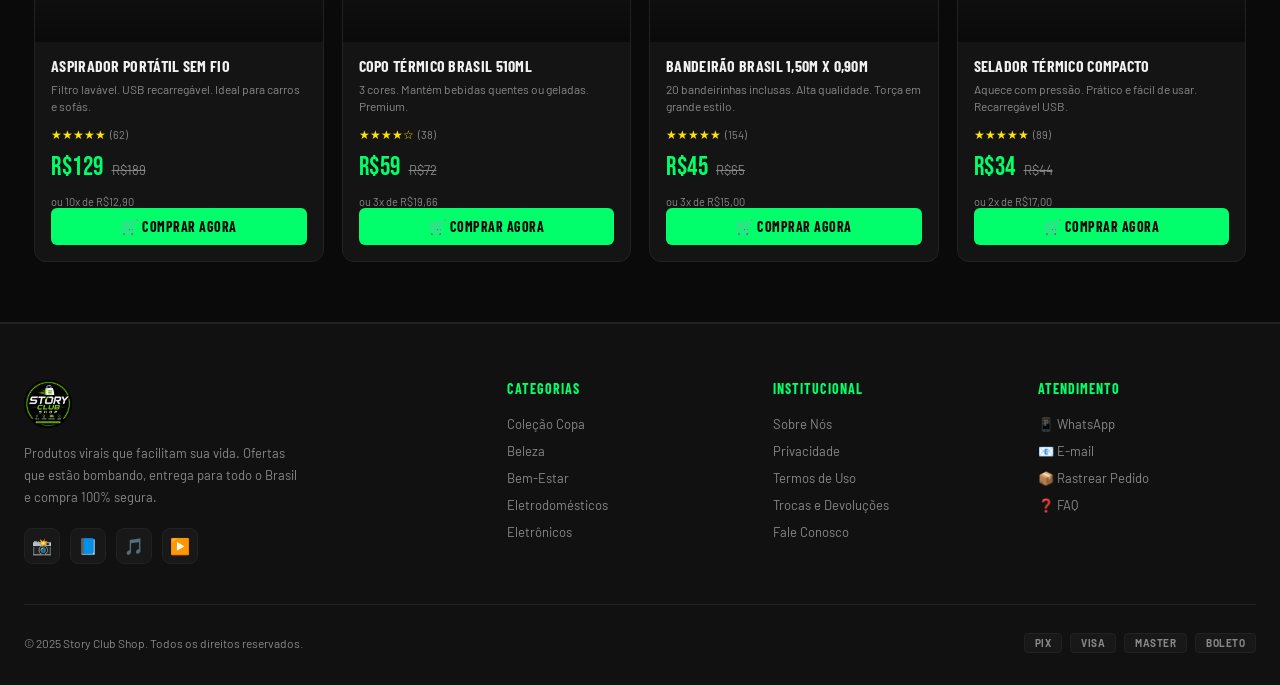
==== commit d8131817: "feat: overlay animado enquanto servidor Render está acordando" ====
--- a/index.html
+++ b/index.html
@@ -15,6 +15,63 @@
   <link rel="stylesheet" href="style.css" />
 </head>
 <body>
+
+<!-- OVERLAY: servidor adormecido (Render free tier) -->
+<div id="serverOverlay" style="display:none;">
+  <div id="serverBox">
+    <img src="logo.png" alt="Logo" id="overlayLogo">
+    <div id="overlayTitle">Story Club Shop</div>
+    <div id="overlayMsg">Acordando o servidor... ☕</div>
+    <div id="overlayBar"><div id="overlayFill"></div></div>
+    <div id="overlayHint">O servidor fica em modo de espera após inatividade.<br>Costuma levar <strong>20–40 segundos</strong> para acordar.</div>
+  </div>
+</div>
+
+<style>
+  #serverOverlay {
+    position: fixed; inset: 0; z-index: 9999;
+    background: #0a0a0a;
+    display: flex; align-items: center; justify-content: center;
+    animation: fadeInOverlay .3s ease;
+  }
+  @keyframes fadeInOverlay { from { opacity: 0; } to { opacity: 1; } }
+  #serverBox {
+    text-align: center; padding: 48px 40px;
+    background: #111; border: 1px solid #222; border-radius: 20px;
+    max-width: 360px; width: 90%;
+  }
+  #overlayLogo {
+    width: 72px; height: 72px; border-radius: 50%; object-fit: cover;
+    margin-bottom: 16px;
+    animation: pulse 2s infinite;
+  }
+  @keyframes pulse {
+    0%, 100% { box-shadow: 0 0 0 0 rgba(0,255,106,.5); }
+    50%       { box-shadow: 0 0 0 12px rgba(0,255,106,0); }
+  }
+  #overlayTitle {
+    font-family: 'Bebas Neue', cursive; font-size: 28px;
+    letter-spacing: 2px; color: #fff; margin-bottom: 20px;
+  }
+  #overlayMsg {
+    font-family: 'Barlow Condensed', sans-serif; font-weight: 600;
+    font-size: 17px; color: #00ff6a; margin-bottom: 20px;
+    min-height: 26px; transition: opacity .4s;
+  }
+  #overlayBar {
+    background: #1e1e1e; border-radius: 99px;
+    height: 6px; overflow: hidden; margin-bottom: 20px;
+  }
+  #overlayFill {
+    height: 100%; background: linear-gradient(90deg, #00ff6a, #00c44f);
+    border-radius: 99px; width: 0%;
+    transition: width .8s ease;
+  }
+  #overlayHint {
+    font-size: 12px; color: #555; line-height: 1.6;
+  }
+  #overlayHint strong { color: #888; }
+</style>
 
 <!-- TOPBAR -->
 <div class="topbar">
--- a/style.css
+++ b/style.css
@@ -444,7 +444,6 @@
     background: var(--card);
     border: 1px solid var(--border);
     border-radius: 12px;
-    overflow: hidden;
     cursor: pointer;
     transition: all .25s;
     position: relative;
@@ -533,6 +532,7 @@
     color: var(--muted);
   }
   .btn-buy {
+    display: block;
     width: 100%;
     background: var(--verde);
     color: #000;
@@ -546,6 +546,11 @@
     padding: 10px;
     cursor: pointer;
     transition: all .2s;
+    text-align: center;
+    text-decoration: none;
+    white-space: nowrap;
+    overflow: hidden;
+    text-overflow: ellipsis;
   }
   .btn-buy:hover { background: var(--verde2); }
 
@@ -915,4 +920,12 @@
     .header-inner { gap: 14px; }
     .topbar span { display: none; }
     .topbar span:first-child { display: inline; }
+  }
+  @media (max-width: 480px) {
+    .products-grid { grid-template-columns: repeat(2, 1fr); gap: 12px; }
+    .product-info { padding: 10px 10px 12px; }
+    .product-name { font-size: 13px; }
+    .product-desc { font-size: 11px; margin-bottom: 8px; }
+    .price-main { font-size: 22px; }
+    .btn-buy { font-size: 12px; padding: 8px 6px; letter-spacing: 0; }
   }
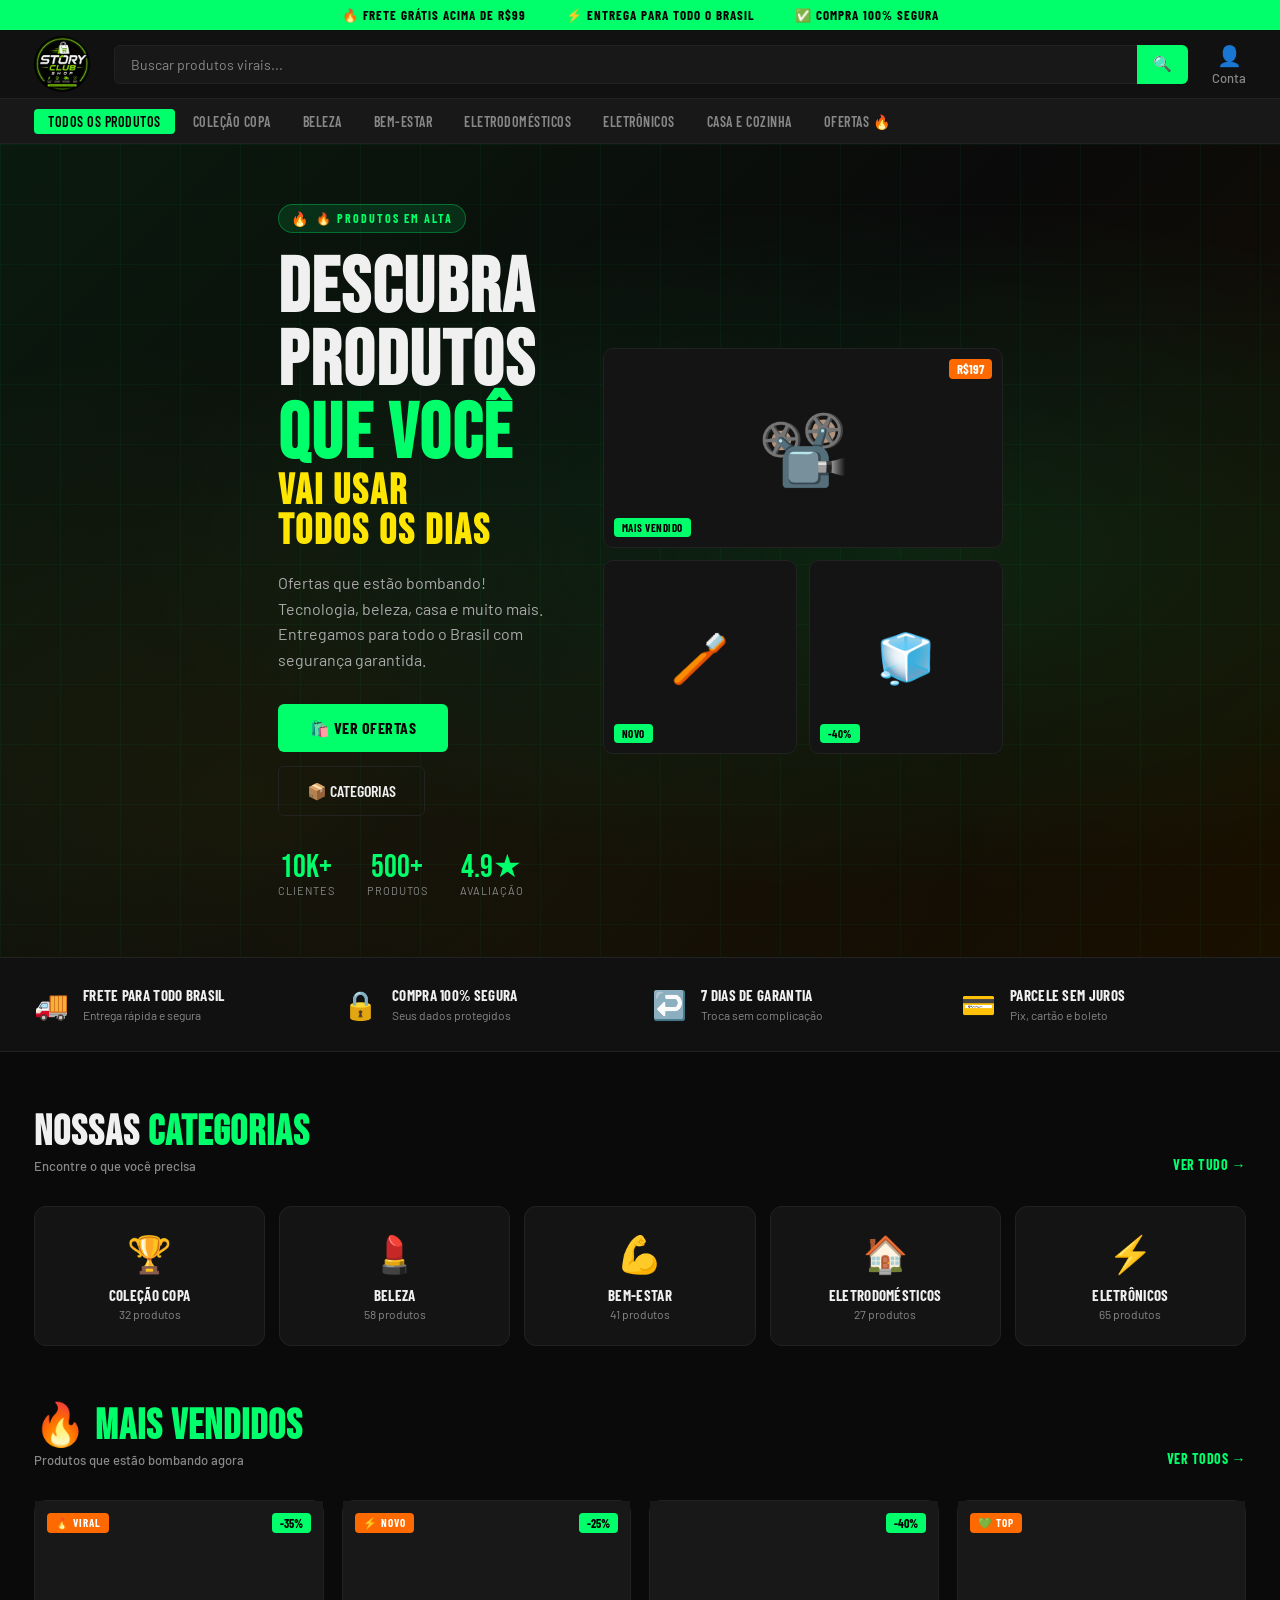
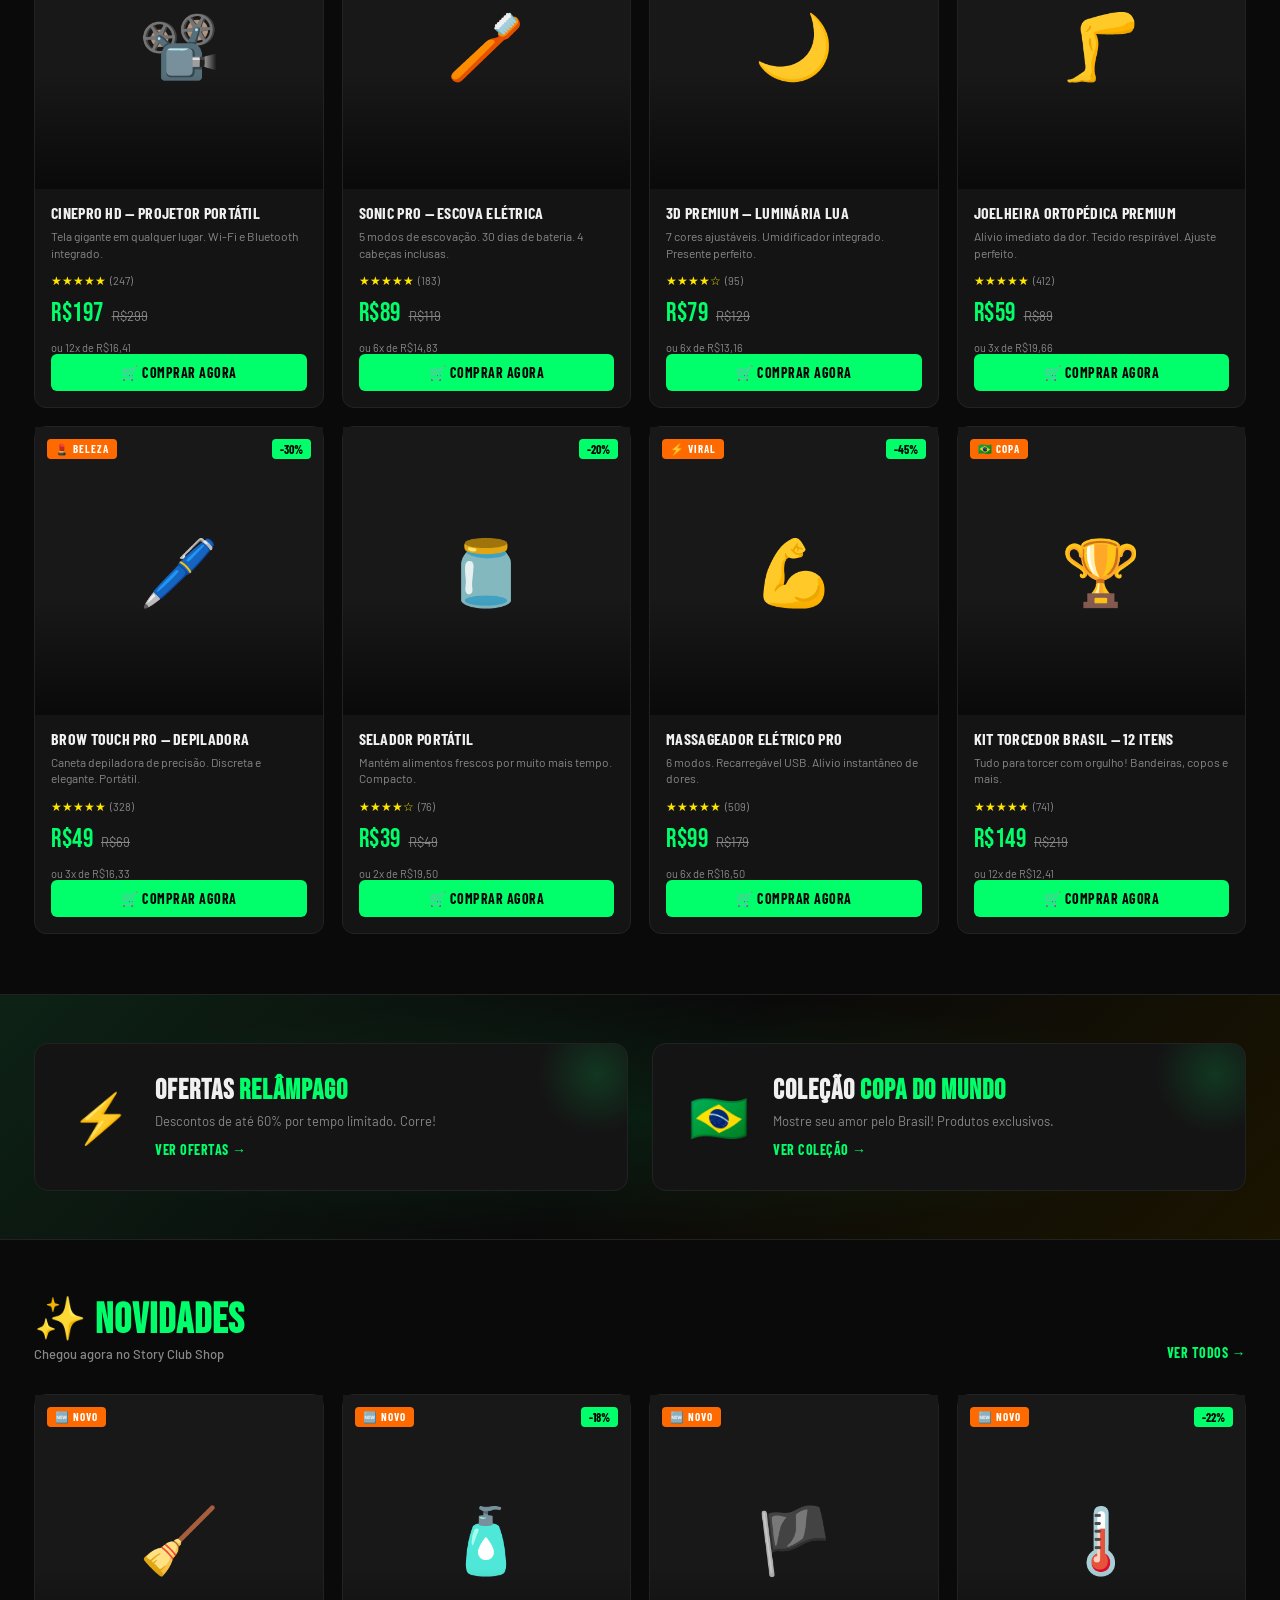
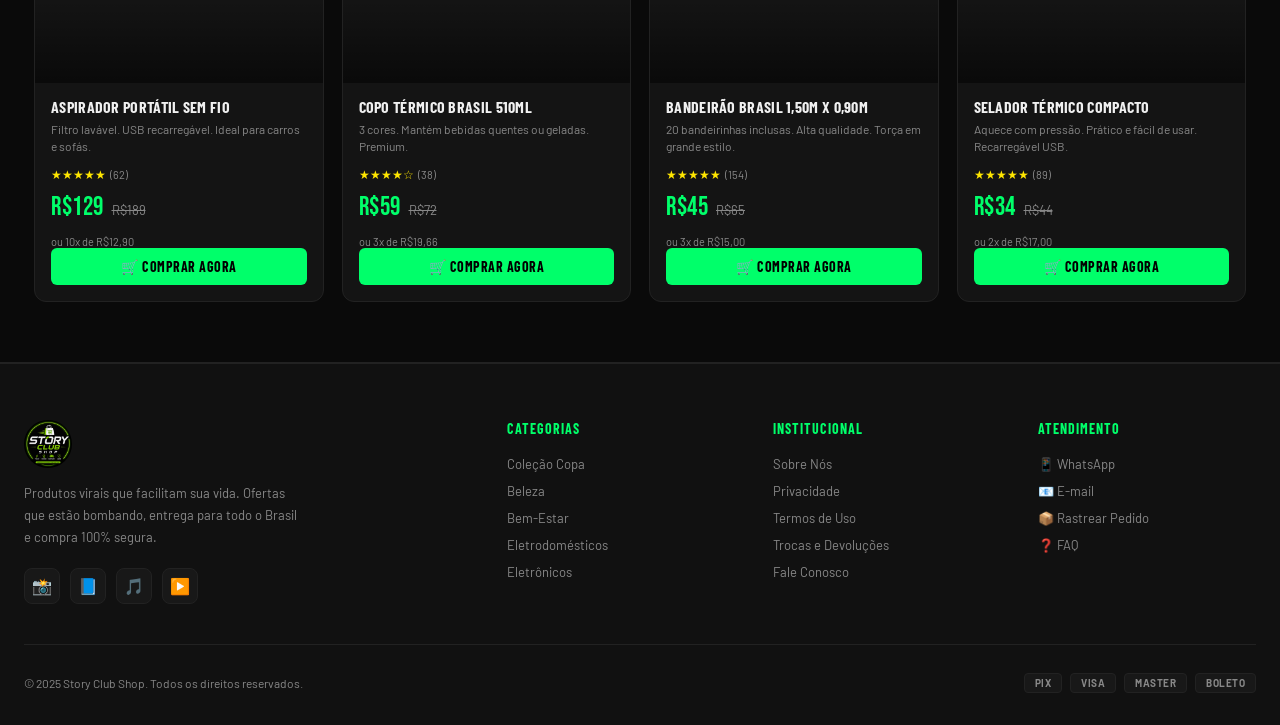
==== commit 5eaa627a: "Update hero badge and heading text in index.html" ====
--- a/index.html
+++ b/index.html
@@ -21,9 +21,9 @@
   <div id="serverBox">
     <img src="logo.png" alt="Logo" id="overlayLogo">
     <div id="overlayTitle">Story Club Shop</div>
-    <div id="overlayMsg">Acordando o servidor... ☕</div>
+    <div id="overlayMsg">Carregando os produtos... 🛒</div>
     <div id="overlayBar"><div id="overlayFill"></div></div>
-    <div id="overlayHint">O servidor fica em modo de espera após inatividade.<br>Costuma levar <strong>20–40 segundos</strong> para acordar.</div>
+    <div id="overlayHint">Aguarde um momento enquanto<br>preparamos tudo pra você. 💚</div>
   </div>
 </div>
 
@@ -115,11 +115,12 @@
   <div class="hero-grid"></div>
   <div class="hero-inner">
     <div class="hero-content">
-      <div class="hero-badge">🔥 Produtos Virais em Alta</div>
+      <div class="hero-badge">🔥 Produtos em Alta</div>
       <h1>
-        Produtos
-        <span class="highlight">Que Mudam</span>
-        <span class="sub">Sua Vida!</span>
+        Descubra Produtos
+        <span class="highlight">Que Você</span>
+        <span class="sub"> Vai Usar</span>  
+        <span class="sub">Todos os Dias</span>
       </h1>
       <p class="hero-desc">
         Ofertas que estão bombando! Tecnologia, beleza, casa e muito mais.
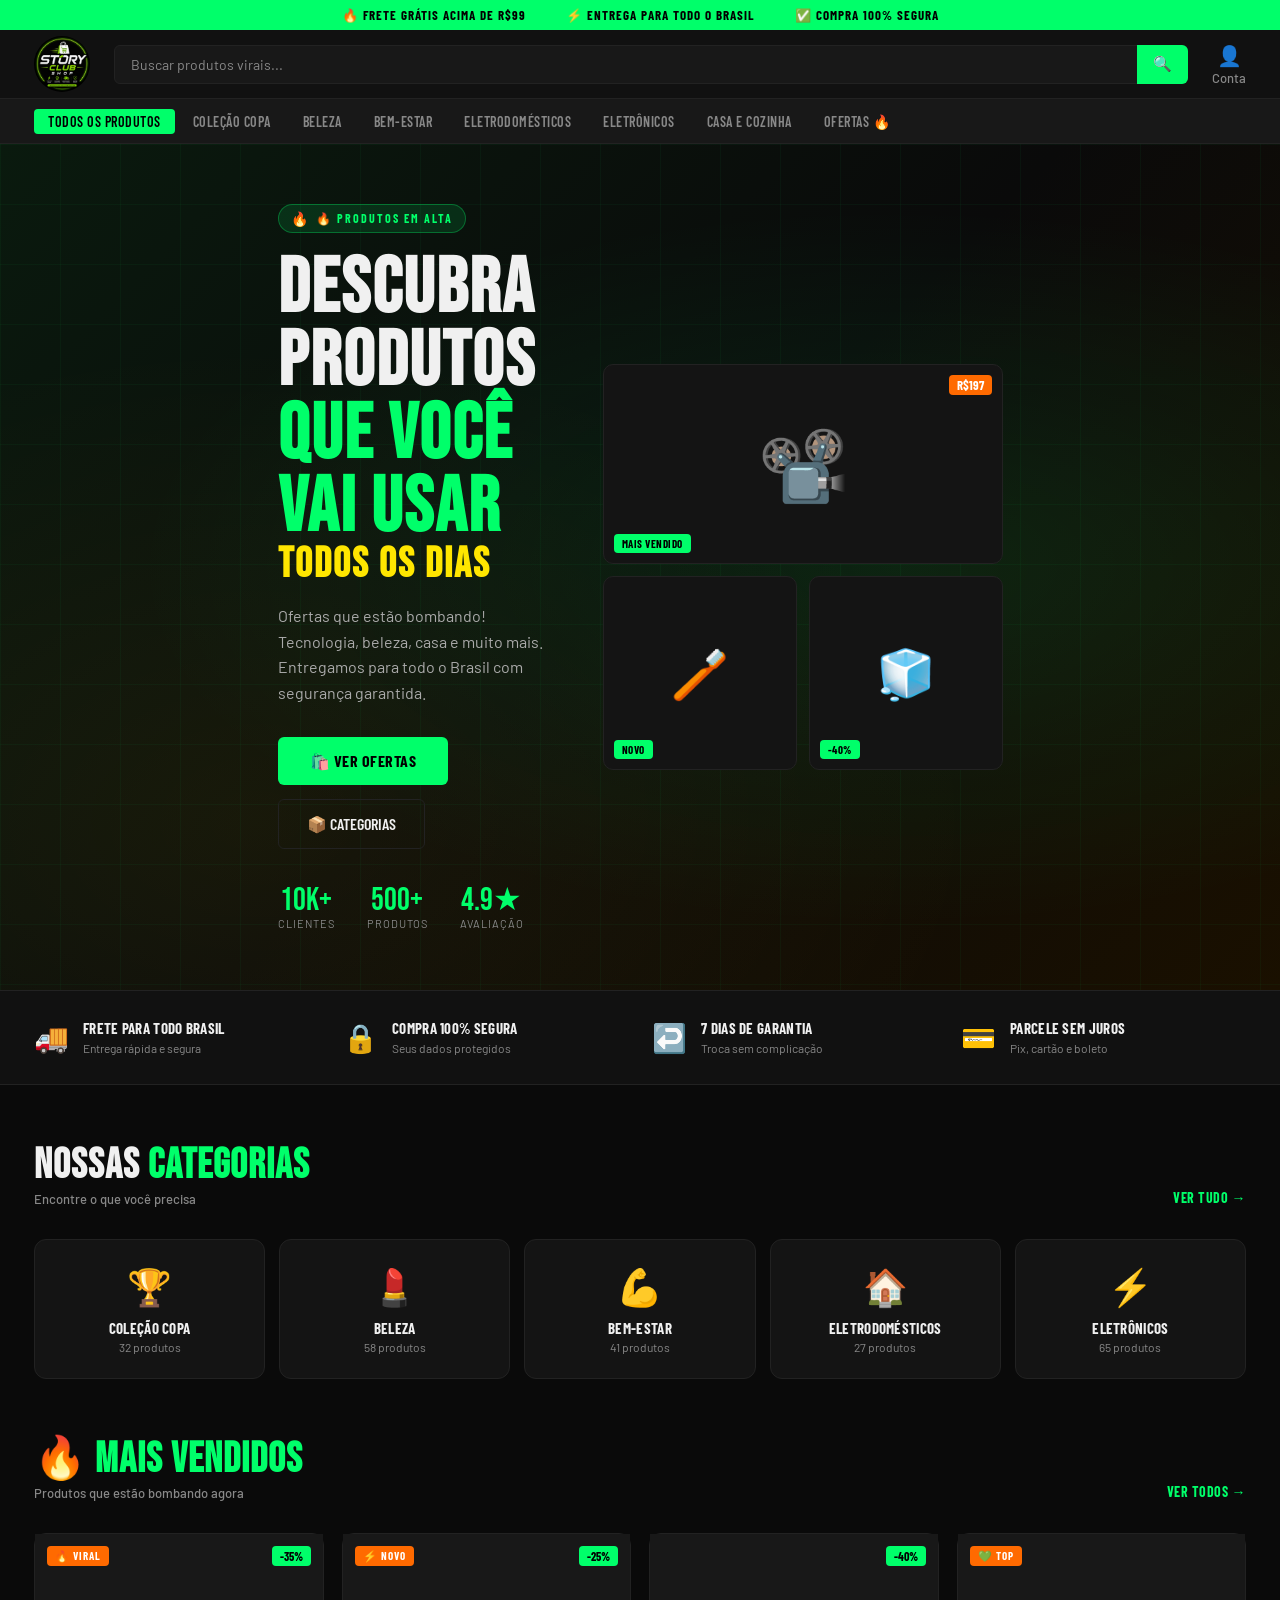
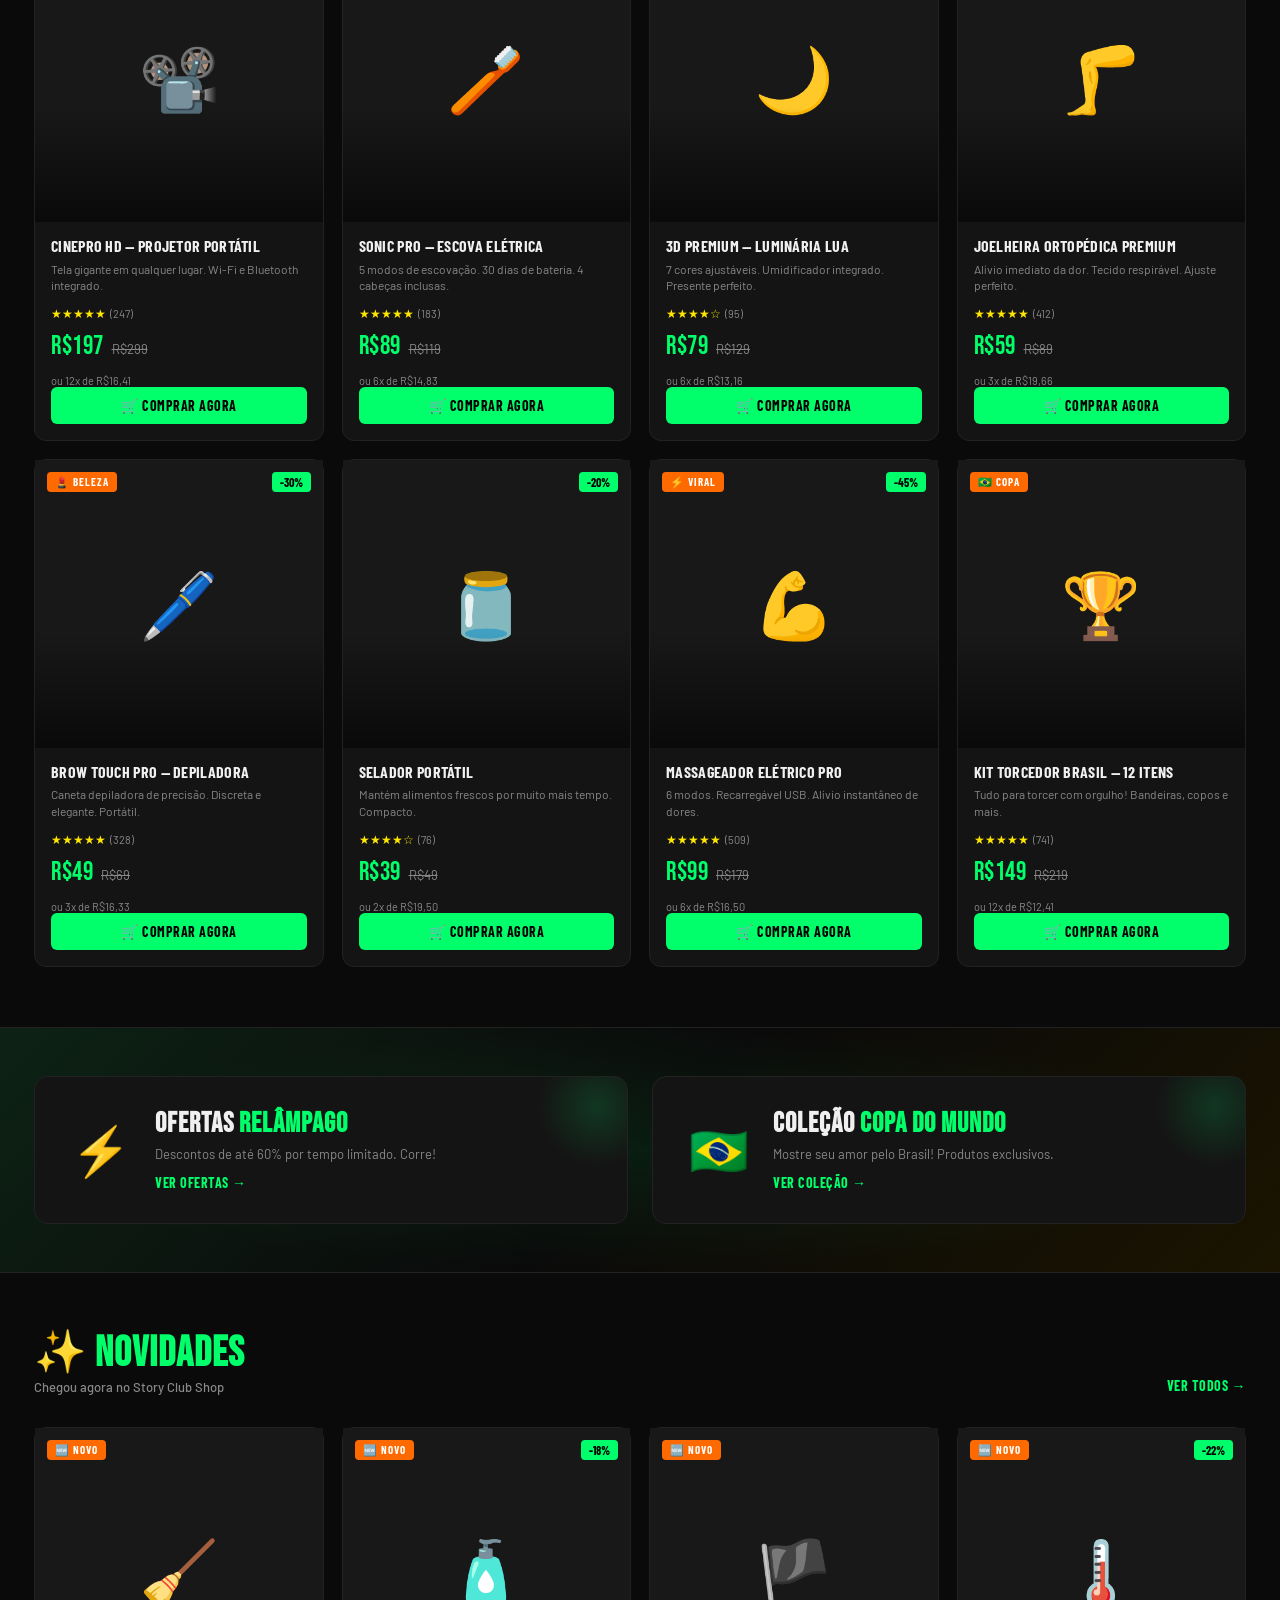
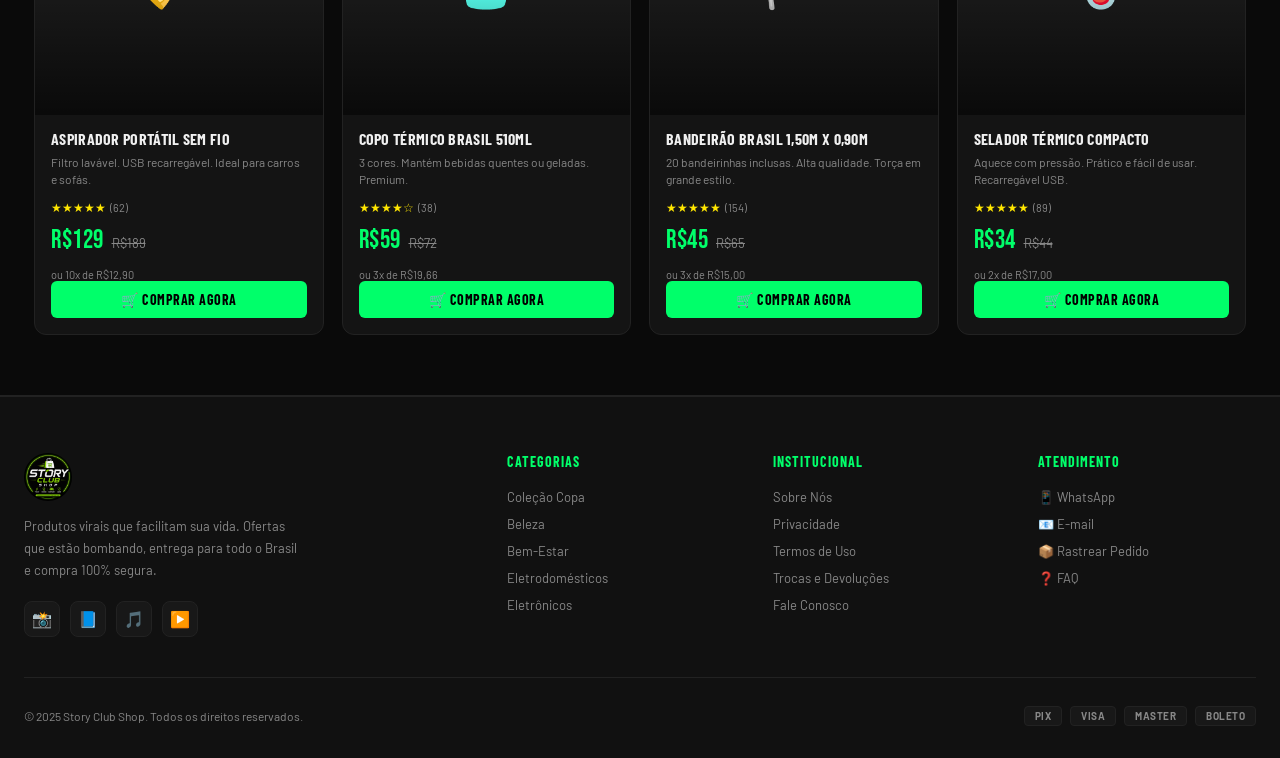
==== commit 76d7ce43: "Update hero content text in index.html" ====
--- a/index.html
+++ b/index.html
@@ -118,8 +118,7 @@
       <div class="hero-badge">🔥 Produtos em Alta</div>
       <h1>
         Descubra Produtos
-        <span class="highlight">Que Você</span>
-        <span class="sub"> Vai Usar</span>  
+        <span class="highlight">Que Você  Vai Usar</span>
         <span class="sub">Todos os Dias</span>
       </h1>
       <p class="hero-desc">
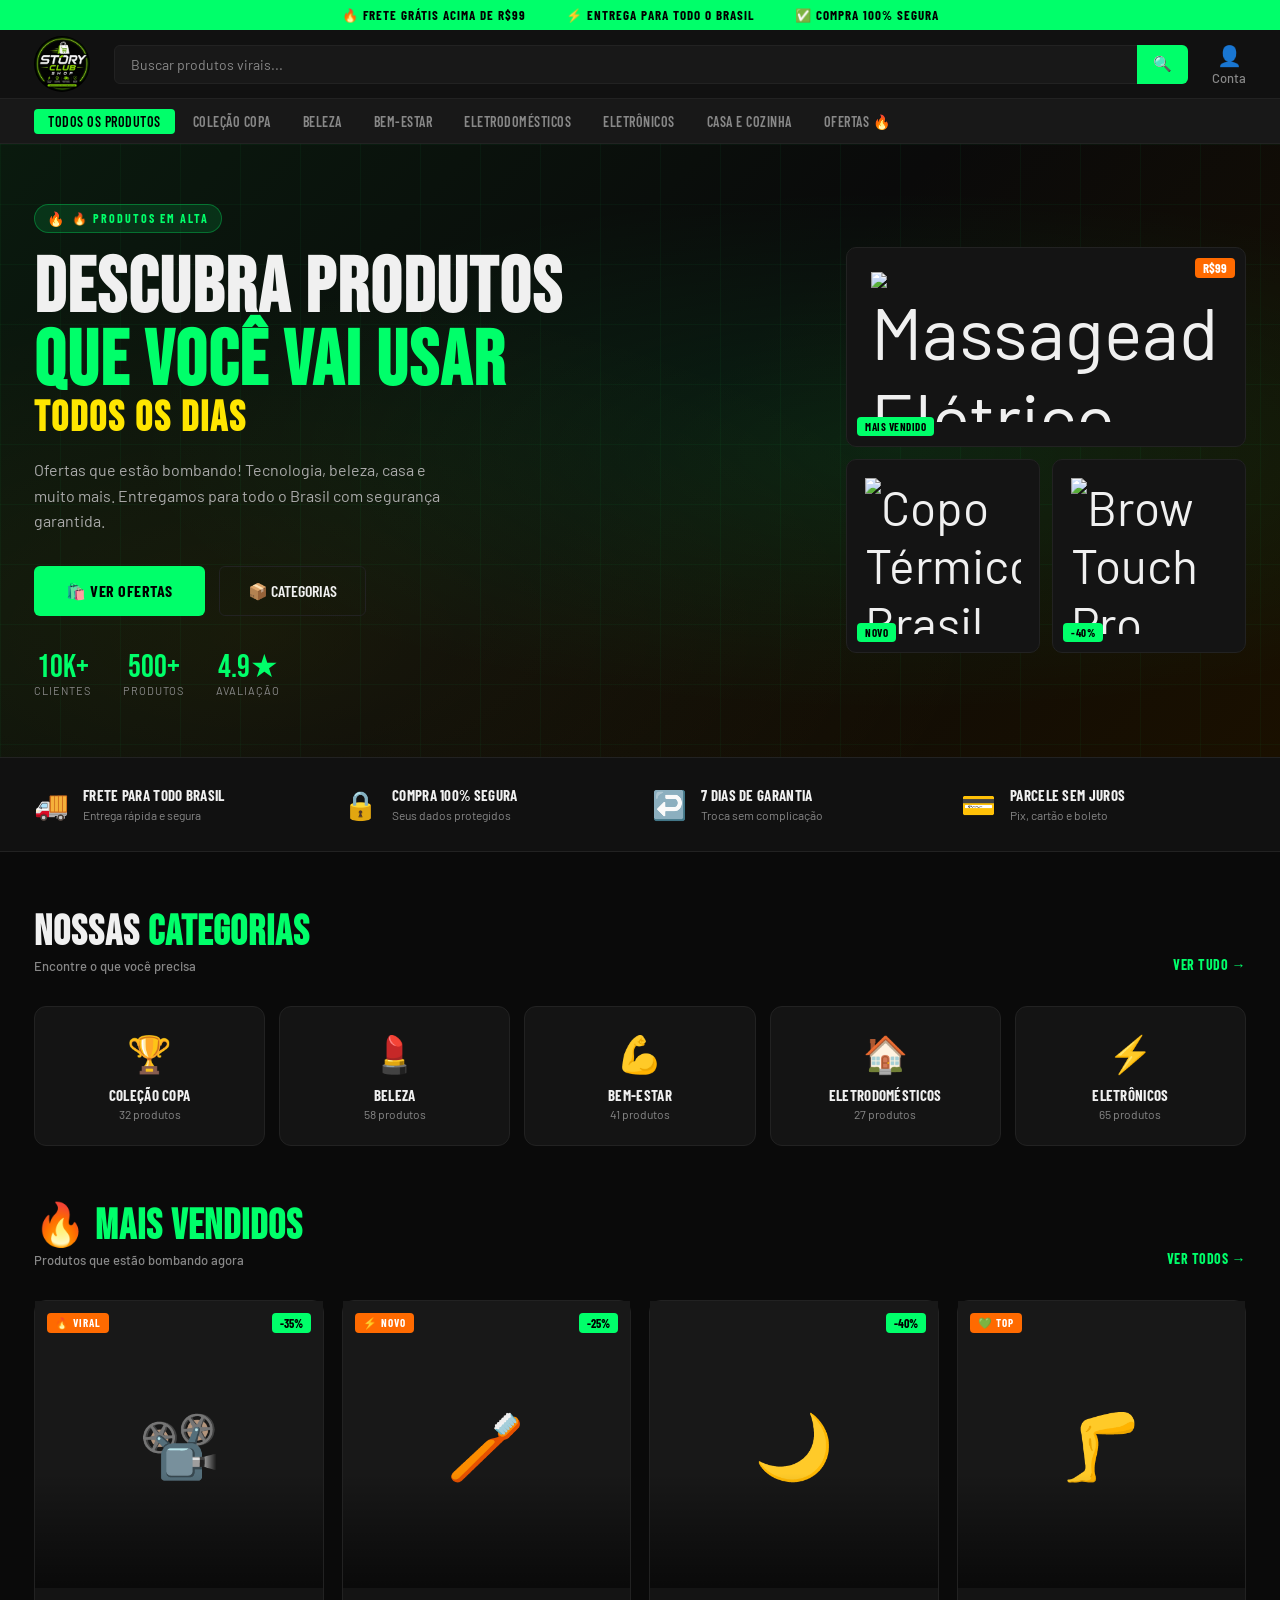
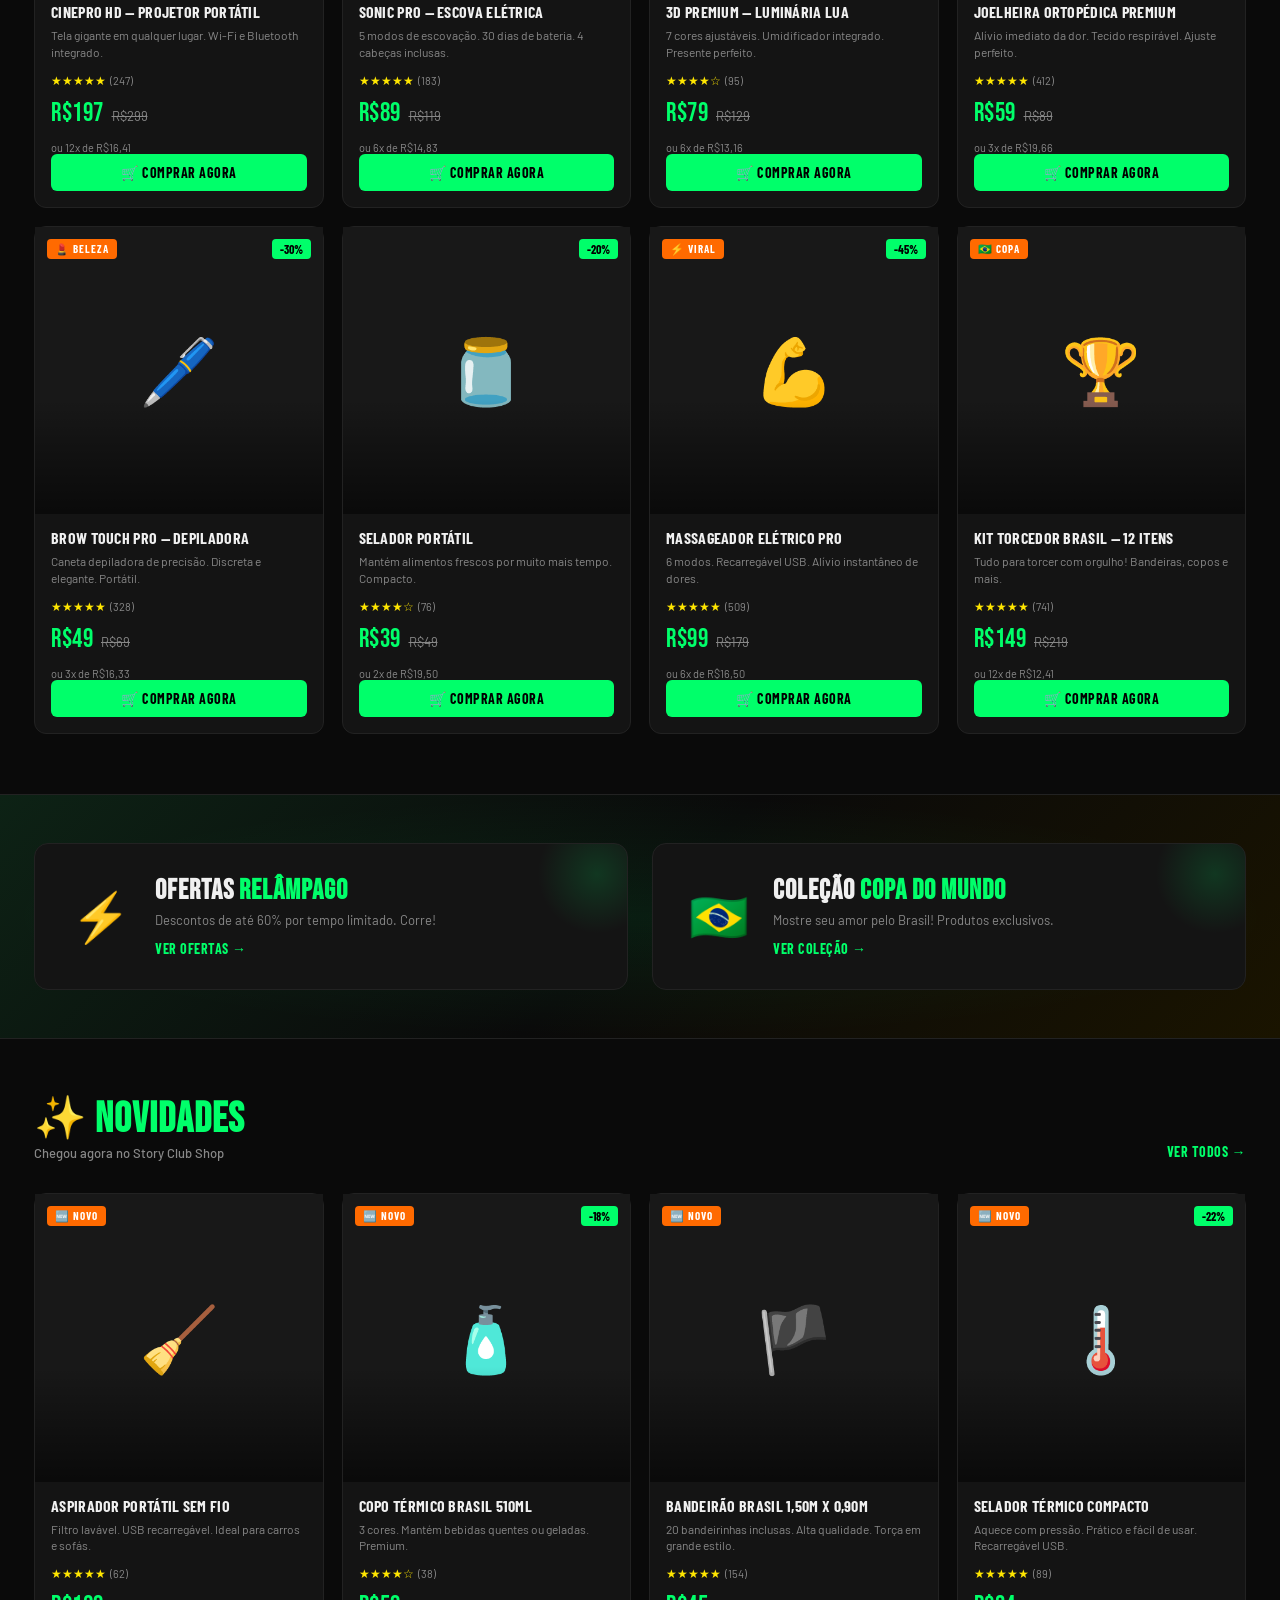
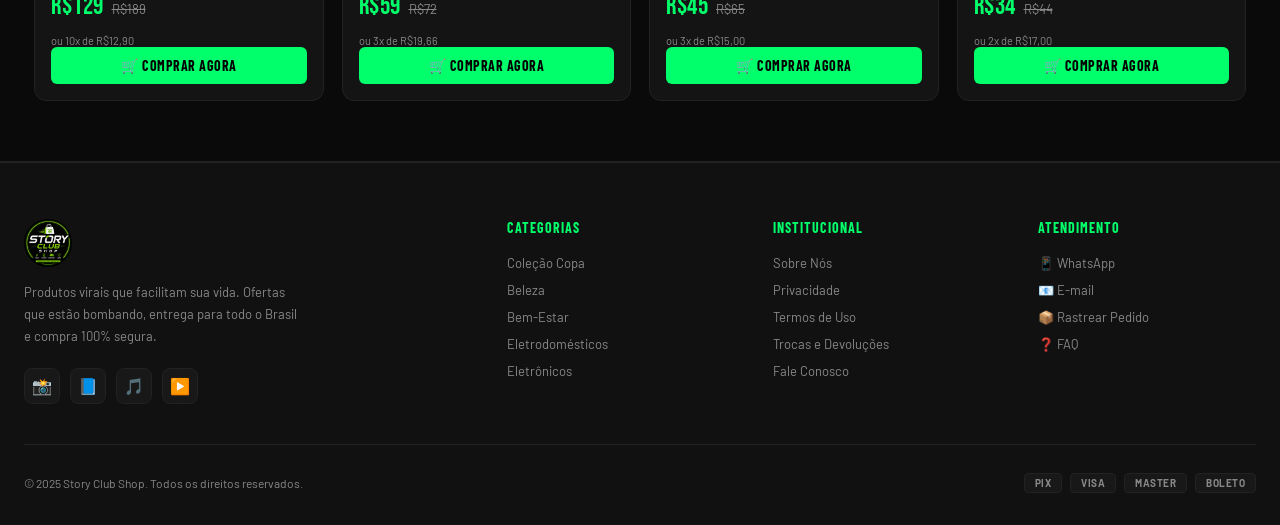
==== commit a3da9fb7: "Hero com fotos reais dos produtos e filtro de categorias funcional - Cards do hero usam imagens do C" ====
--- a/index.html
+++ b/index.html
@@ -99,14 +99,14 @@
 <!-- NAV -->
 <nav>
   <div class="nav-inner">
-    <a href="#" class="active">Todos os Produtos</a>
-    <a href="#categorias">Coleção Copa</a>
-    <a href="#categorias">Beleza</a>
-    <a href="#categorias">Bem-Estar</a>
-    <a href="#categorias">Eletrodomésticos</a>
-    <a href="#categorias">Eletrônicos</a>
-    <a href="#categorias">Casa e Cozinha</a>
-    <a href="#produtos">Ofertas 🔥</a>
+    <a href="#produtos" class="active" data-cat="todos">Todos os Produtos</a>
+    <a href="#produtos" data-cat="Coleção Copa">Coleção Copa</a>
+    <a href="#produtos" data-cat="Beleza">Beleza</a>
+    <a href="#produtos" data-cat="Bem-Estar">Bem-Estar</a>
+    <a href="#produtos" data-cat="Eletrodomésticos">Eletrodomésticos</a>
+    <a href="#produtos" data-cat="Eletrônicos">Eletrônicos</a>
+    <a href="#produtos" data-cat="Casa e Cozinha">Casa e Cozinha</a>
+    <a href="#produtos" data-cat="ofertas">Ofertas 🔥</a>
   </div>
 </nav>
 
@@ -136,9 +136,9 @@
       </div>
     </div>
     <div class="hero-visual">
-      <div class="hero-card big">📽️<span class="tag">Mais Vendido</span><span class="price-tag">R$197</span></div>
-      <div class="hero-card">🪥<span class="tag">Novo</span></div>
-      <div class="hero-card">🧊<span class="tag">-40%</span></div>
+      <div class="hero-card big"><img src="https://res.cloudinary.com/dk1g0qty0/image/upload/v1780877926/storeclubshop/keuorzzpa67pdwqxvdpp.png" alt="Massageador Elétrico Pro"><span class="tag">Mais Vendido</span><span class="price-tag">R$99</span></div>
+      <div class="hero-card"><img src="https://res.cloudinary.com/dk1g0qty0/image/upload/v1780946046/storeclubshop/bf5hp8ne09mxxywb8xrw.png" alt="Copo Térmico Brasil"><span class="tag">Novo</span></div>
+      <div class="hero-card"><img src="https://res.cloudinary.com/dk1g0qty0/image/upload/v1780876814/storeclubshop/akpt7bp176idhqibpffl.png" alt="Brow Touch Pro"><span class="tag">-40%</span></div>
     </div>
   </div>
 </section>
--- a/style.css
+++ b/style.css
@@ -14,11 +14,13 @@
 
   * { margin: 0; padding: 0; box-sizing: border-box; }
 
+  html { overflow-x: hidden; }
   body {
     background: var(--dark);
     color: var(--text);
     font-family: 'Barlow', sans-serif;
     overflow-x: hidden;
+    max-width: 100%;
   }
 
   /* ── TOPBAR ── */
@@ -334,7 +336,14 @@
     transition: transform .3s;
   }
   .hero-card:hover { transform: scale(1.04); }
+  .hero-card img {
+    width: 100%;
+    height: 100%;
+    object-fit: contain;
+    padding: 18px;
+  }
   .hero-card.big { grid-column: 1 / -1; aspect-ratio: 2/1; font-size: 72px; }
+  .hero-card.big img { padding: 24px; }
   .hero-card .tag {
     position: absolute; bottom: 10px; left: 10px;
     background: var(--verde);
@@ -507,6 +516,11 @@
     color: var(--muted);
     margin-bottom: 12px;
     line-height: 1.4;
+    display: -webkit-box;
+    -webkit-line-clamp: 3;
+    -webkit-box-orient: vertical;
+    overflow: hidden;
+    text-overflow: ellipsis;
   }
   .product-stars { color: var(--amarelo); font-size: 12px; margin-bottom: 10px; }
   .product-stars span { color: var(--muted); font-size: 11px; margin-left: 4px; }
@@ -920,6 +934,14 @@
     .header-inner { gap: 14px; }
     .topbar span { display: none; }
     .topbar span:first-child { display: inline; }
+    /* Faixa de categorias vira rolagem horizontal (não estica a página) */
+    .nav-inner {
+      overflow-x: auto;
+      -webkit-overflow-scrolling: touch;
+      scrollbar-width: none;
+    }
+    .nav-inner::-webkit-scrollbar { display: none; }
+    nav a { flex-shrink: 0; }
   }
   @media (max-width: 480px) {
     .products-grid { grid-template-columns: repeat(2, 1fr); gap: 12px; }
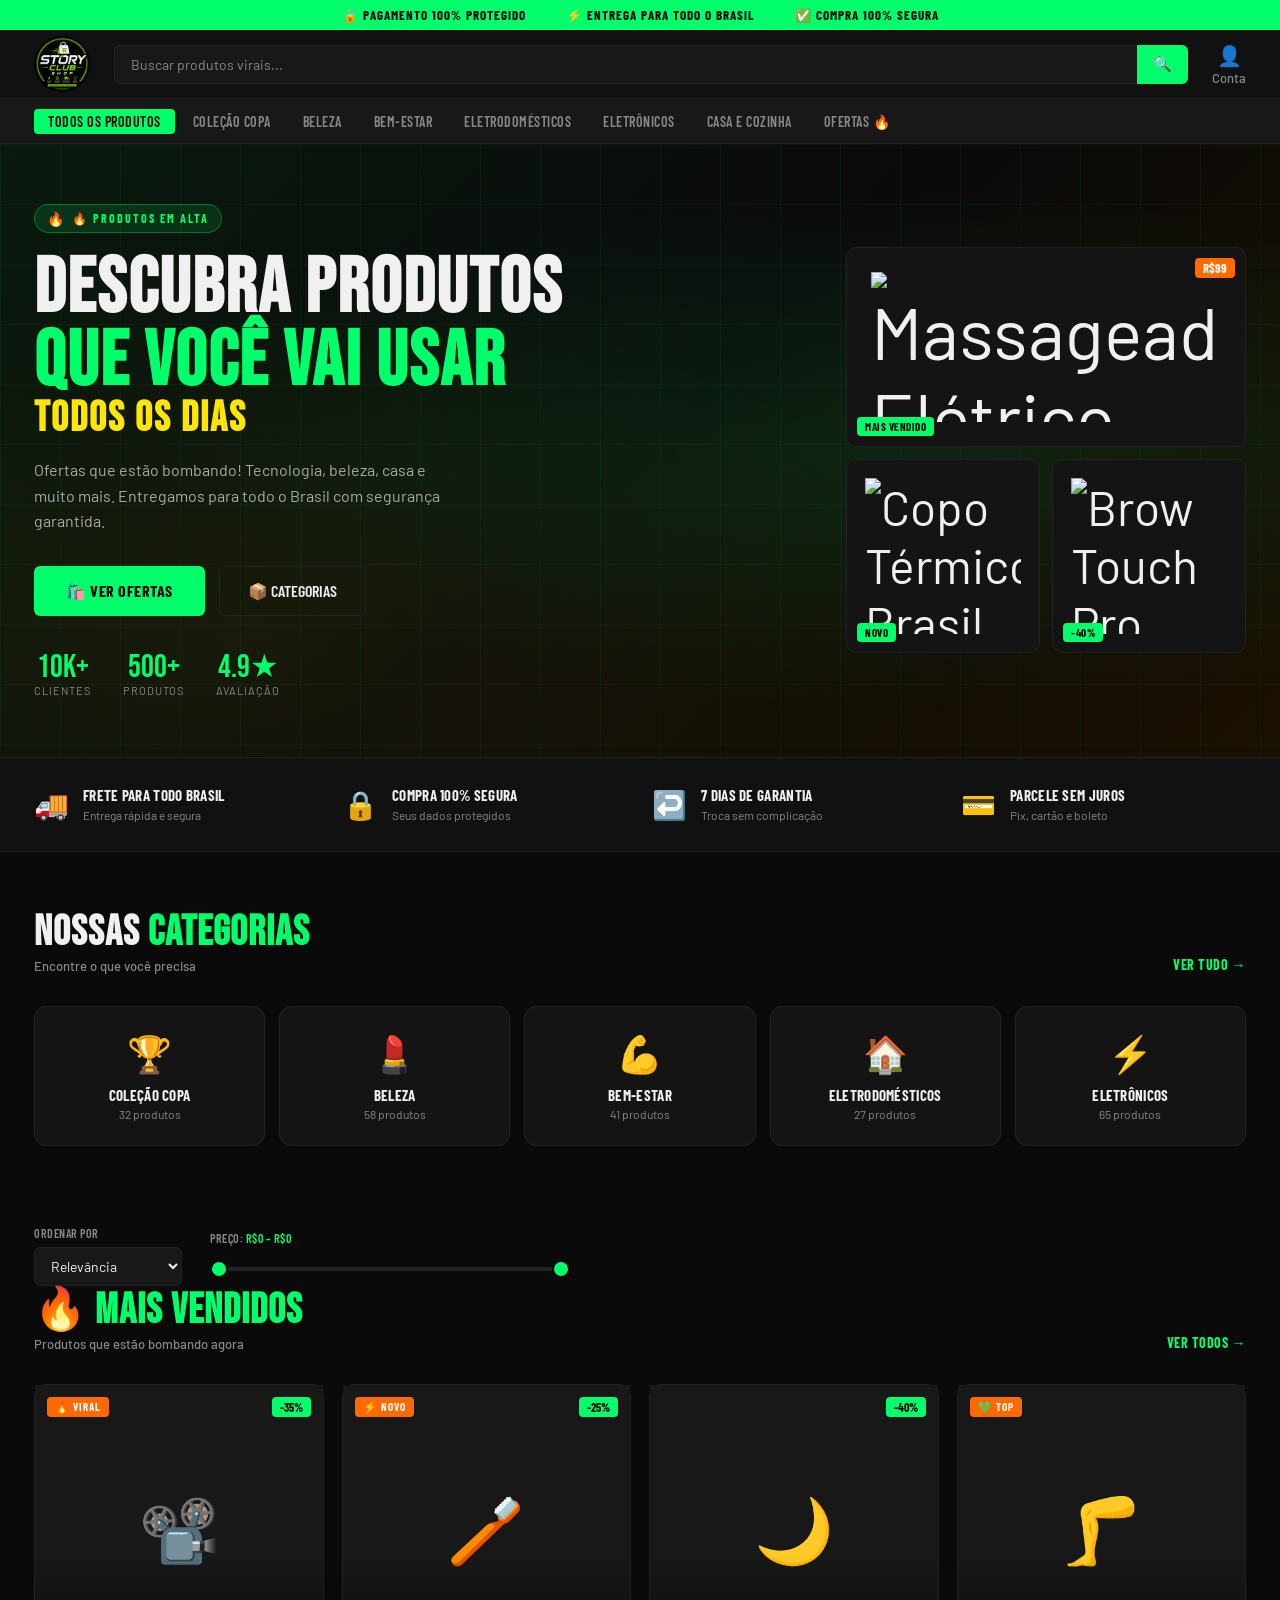
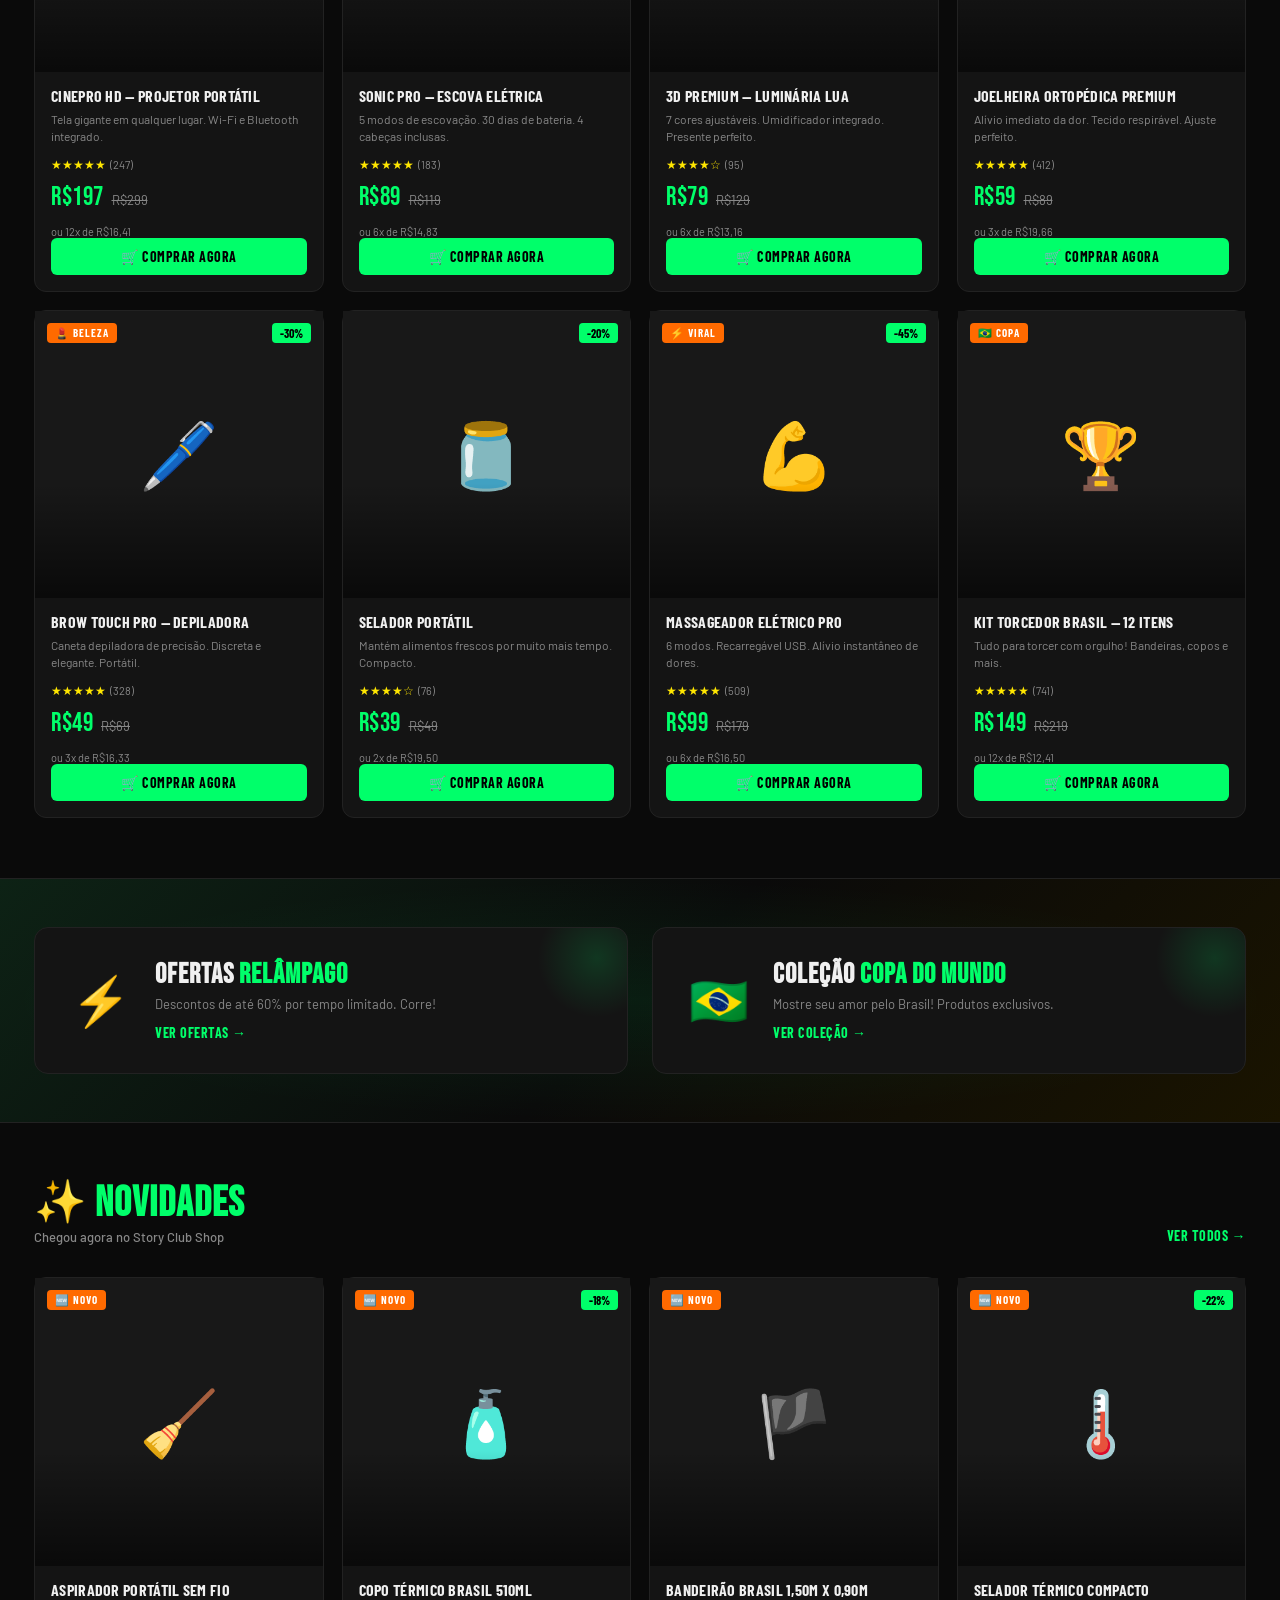
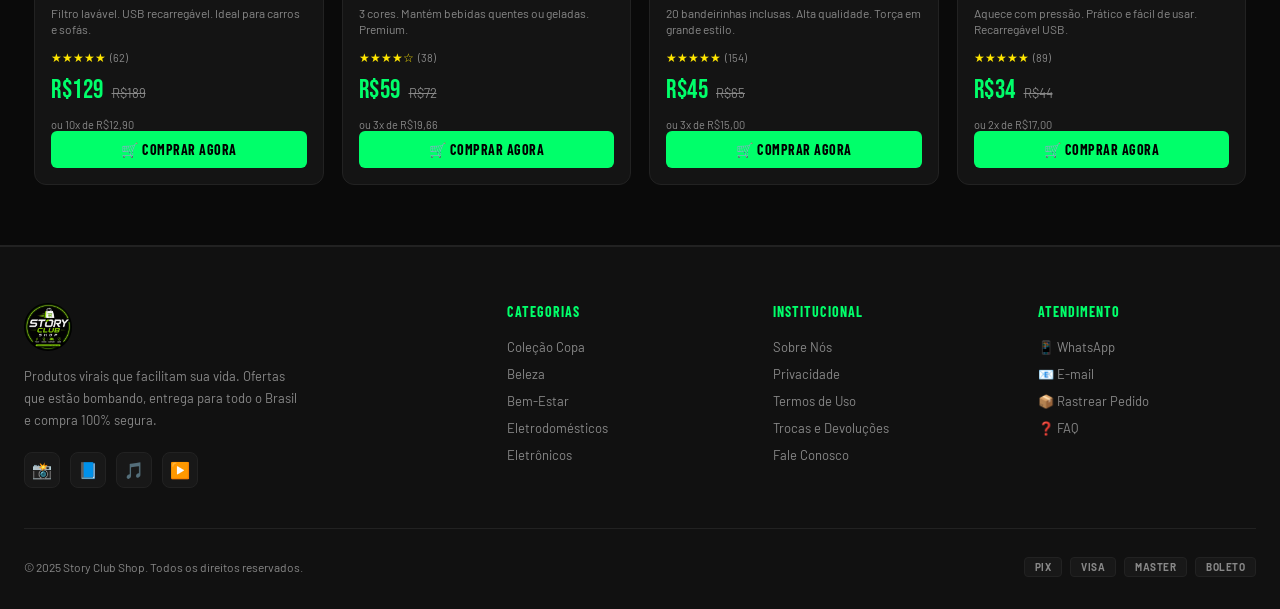
==== commit 6cf94716: "Hero editavel, filtros/ordenacao, selos de confianca e topbar - Hero: 3 cards carregados de /api/des" ====
--- a/index.html
+++ b/index.html
@@ -75,7 +75,7 @@
 
 <!-- TOPBAR -->
 <div class="topbar">
-  <span>🔥 Frete Grátis acima de R$99</span>
+  <span>🔒 Pagamento 100% protegido</span>
   <span>⚡ Entrega para todo o Brasil</span>
   <span>✅ Compra 100% Segura</span>
 </div>
@@ -135,7 +135,7 @@
         <div class="stat"><div class="stat-num">4.9★</div><div class="stat-label">Avaliação</div></div>
       </div>
     </div>
-    <div class="hero-visual">
+    <div class="hero-visual" id="heroVisual">
       <div class="hero-card big"><img src="https://res.cloudinary.com/dk1g0qty0/image/upload/v1780877926/storeclubshop/keuorzzpa67pdwqxvdpp.png" alt="Massageador Elétrico Pro"><span class="tag">Mais Vendido</span><span class="price-tag">R$99</span></div>
       <div class="hero-card"><img src="https://res.cloudinary.com/dk1g0qty0/image/upload/v1780946046/storeclubshop/bf5hp8ne09mxxywb8xrw.png" alt="Copo Térmico Brasil"><span class="tag">Novo</span></div>
       <div class="hero-card"><img src="https://res.cloudinary.com/dk1g0qty0/image/upload/v1780876814/storeclubshop/akpt7bp176idhqibpffl.png" alt="Brow Touch Pro"><span class="tag">-40%</span></div>
@@ -160,11 +160,34 @@
     <a href="#" class="see-all">Ver tudo →</a>
   </div>
   <div class="categories-grid">
-    <a href="#" class="cat-card"><span class="cat-icon">🏆</span><div class="cat-name">Coleção Copa</div><div class="cat-count">32 produtos</div></a>
-    <a href="#" class="cat-card"><span class="cat-icon">💄</span><div class="cat-name">Beleza</div><div class="cat-count">58 produtos</div></a>
-    <a href="#" class="cat-card"><span class="cat-icon">💪</span><div class="cat-name">Bem-Estar</div><div class="cat-count">41 produtos</div></a>
-    <a href="#" class="cat-card"><span class="cat-icon">🏠</span><div class="cat-name">Eletrodomésticos</div><div class="cat-count">27 produtos</div></a>
-    <a href="#" class="cat-card"><span class="cat-icon">⚡</span><div class="cat-name">Eletrônicos</div><div class="cat-count">65 produtos</div></a>
+    <a href="#produtos" class="cat-card" data-cat="Coleção Copa"><span class="cat-icon">🏆</span><div class="cat-name">Coleção Copa</div><div class="cat-count">32 produtos</div></a>
+    <a href="#produtos" class="cat-card" data-cat="Beleza"><span class="cat-icon">💄</span><div class="cat-name">Beleza</div><div class="cat-count">58 produtos</div></a>
+    <a href="#produtos" class="cat-card" data-cat="Bem-Estar"><span class="cat-icon">💪</span><div class="cat-name">Bem-Estar</div><div class="cat-count">41 produtos</div></a>
+    <a href="#produtos" class="cat-card" data-cat="Eletrodomésticos"><span class="cat-icon">🏠</span><div class="cat-name">Eletrodomésticos</div><div class="cat-count">27 produtos</div></a>
+    <a href="#produtos" class="cat-card" data-cat="Eletrônicos"><span class="cat-icon">⚡</span><div class="cat-name">Eletrônicos</div><div class="cat-count">65 produtos</div></a>
+  </div>
+</div>
+
+<!-- BARRA DE FILTROS -->
+<div class="filtros-bar">
+  <div class="filtro-grupo">
+    <label for="ordenarPor">Ordenar por</label>
+    <select id="ordenarPor">
+      <option value="padrao">Relevância</option>
+      <option value="menor-preco">Menor preço</option>
+      <option value="maior-preco">Maior preço</option>
+      <option value="recentes">Mais recentes</option>
+      <option value="avaliados">Melhor avaliados</option>
+    </select>
+  </div>
+  <div class="filtro-grupo filtro-preco">
+    <label>Preço: <span id="precoLabel">R$0 – R$0</span></label>
+    <div class="range-slider">
+      <span class="range-track"></span>
+      <span class="range-fill" id="precoTrilho"></span>
+      <input type="range" id="precoMin" min="0" max="100" value="0">
+      <input type="range" id="precoMax" min="0" max="100" value="100">
+    </div>
   </div>
 </div>
 
--- a/style.css
+++ b/style.css
@@ -181,6 +181,71 @@
     white-space: nowrap;
   }
   nav a:hover, nav a.active { color: #000; background: var(--verde); }
+
+  /* ── BARRA DE FILTROS (ordenar + preço) ── */
+  .filtros-bar {
+    max-width: 1260px;
+    margin: 0 auto;
+    padding: 20px 24px 4px;
+    display: flex;
+    flex-wrap: wrap;
+    align-items: flex-end;
+    gap: 28px;
+  }
+  .filtro-grupo { display: flex; flex-direction: column; gap: 7px; }
+  .filtro-grupo > label {
+    font-family: 'Barlow Condensed', sans-serif;
+    font-weight: 600;
+    font-size: 12px;
+    letter-spacing: .5px;
+    text-transform: uppercase;
+    color: var(--muted);
+  }
+  #ordenarPor {
+    background: var(--dark3);
+    color: var(--text);
+    border: 1.5px solid var(--border);
+    border-radius: 6px;
+    padding: 9px 12px;
+    font-family: 'Barlow', sans-serif;
+    font-size: 14px;
+    cursor: pointer;
+    outline: none;
+  }
+  #ordenarPor:focus { border-color: var(--verde); }
+  #precoLabel { color: var(--verde); font-weight: 600; }
+  .filtro-preco { flex: 1; min-width: 220px; max-width: 360px; }
+
+  /* slider duplo (mín–máx) */
+  .range-slider { position: relative; height: 34px; }
+  .range-track, .range-fill {
+    position: absolute; top: 50%; transform: translateY(-50%);
+    height: 4px; border-radius: 4px;
+  }
+  .range-track { left: 0; right: 0; background: var(--border); }
+  .range-fill  { background: var(--verde); }
+  .range-slider input[type="range"] {
+    position: absolute; top: 0; left: 0;
+    width: 100%; height: 34px; margin: 0;
+    background: transparent;
+    -webkit-appearance: none; appearance: none;
+    pointer-events: none;
+  }
+  .range-slider input[type="range"]::-webkit-slider-runnable-track { height: 4px; background: transparent; }
+  .range-slider input[type="range"]::-moz-range-track { height: 4px; background: transparent; }
+  .range-slider input[type="range"]::-webkit-slider-thumb {
+    -webkit-appearance: none; appearance: none;
+    pointer-events: auto;
+    height: 18px; width: 18px; margin-top: -7px;
+    border-radius: 50%; background: var(--verde);
+    border: 2px solid #000; cursor: pointer;
+  }
+  .range-slider input[type="range"]::-moz-range-thumb {
+    pointer-events: auto;
+    height: 18px; width: 18px;
+    border-radius: 50%; background: var(--verde);
+    border: 2px solid #000; cursor: pointer;
+  }
 
   /* ── HERO ── */
   .hero {
